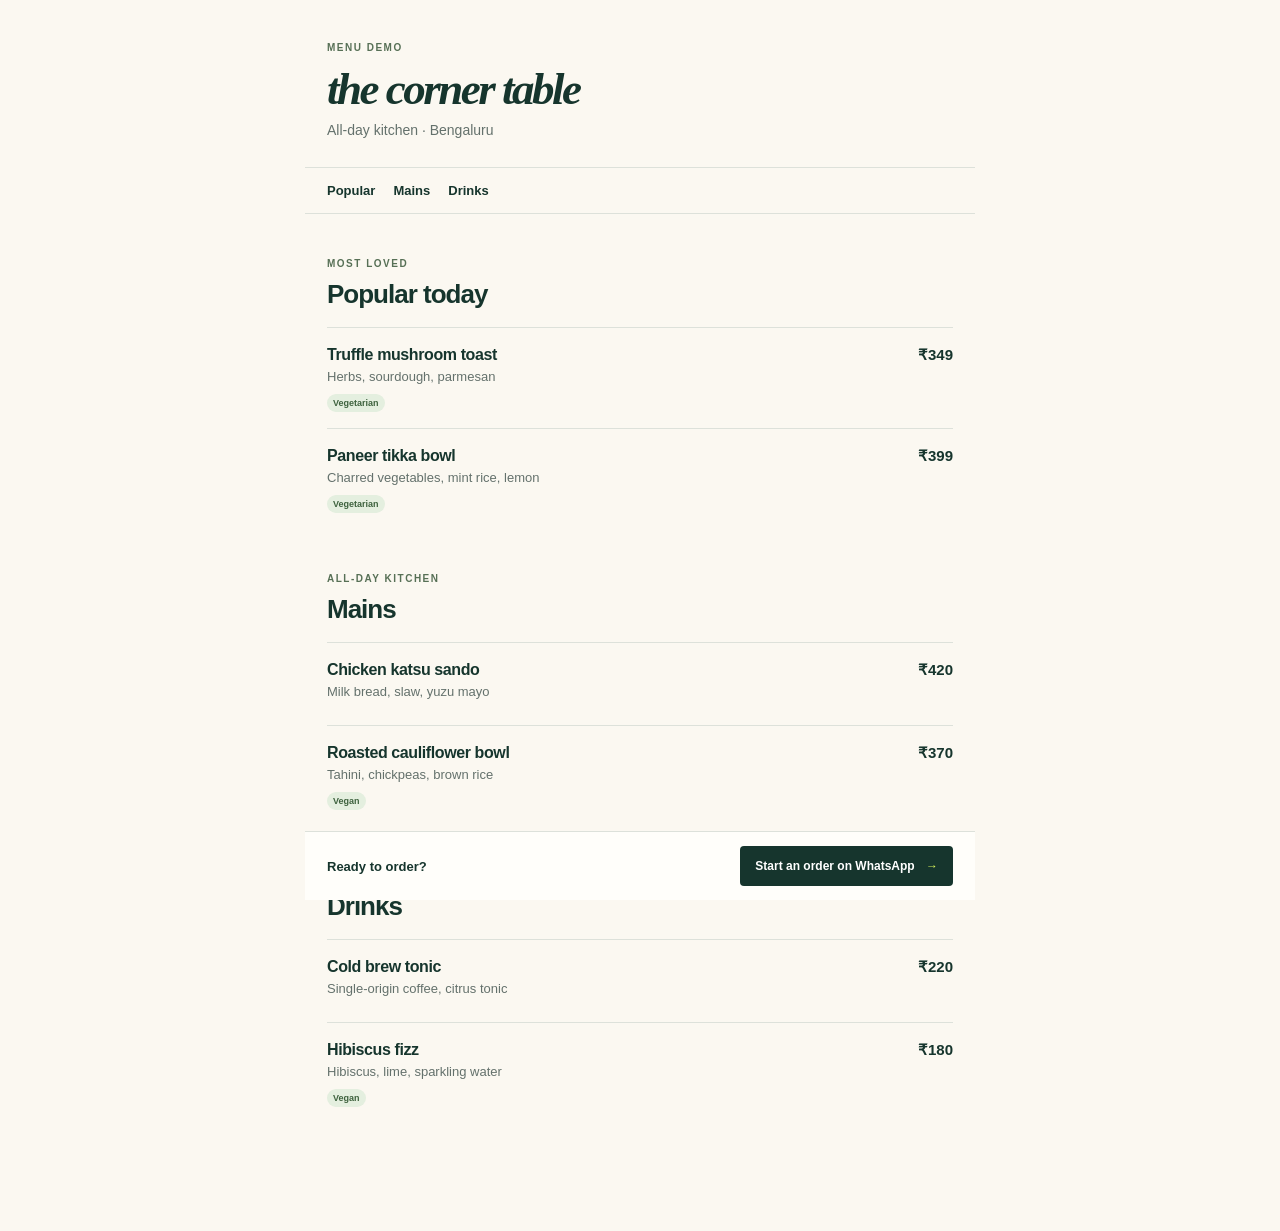
==== demo/index.html @ 533afc64 "Launch MenuMint validation MVP" ====
<!doctype html>
<html lang="en">
  <head>
    <meta charset="UTF-8" />
    <meta name="viewport" content="width=device-width, initial-scale=1.0" />
    <meta name="description" content="Sample mobile menu for a restaurant." />
    <title>The Corner Table — Sample Menu</title>
    <link rel="stylesheet" href="menu.css" />
  </head>
  <body>
    <header><p>MENU DEMO</p><h1>the corner table</h1><span>All-day kitchen · Bengaluru</span></header>
    <nav><a href="#popular">Popular</a><a href="#mains">Mains</a><a href="#drinks">Drinks</a></nav>
    <main>
      <section id="popular"><p class="label">Most loved</p><h2>Popular today</h2><div class="item"><div><h3>Truffle mushroom toast</h3><p>Herbs, sourdough, parmesan</p><em>Vegetarian</em></div><strong>₹349</strong></div><div class="item"><div><h3>Paneer tikka bowl</h3><p>Charred vegetables, mint rice, lemon</p><em>Vegetarian</em></div><strong>₹399</strong></div></section>
      <section id="mains"><p class="label">All-day kitchen</p><h2>Mains</h2><div class="item"><div><h3>Chicken katsu sando</h3><p>Milk bread, slaw, yuzu mayo</p></div><strong>₹420</strong></div><div class="item"><div><h3>Roasted cauliflower bowl</h3><p>Tahini, chickpeas, brown rice</p><em>Vegan</em></div><strong>₹370</strong></div></section>
      <section id="drinks"><p class="label">Coffee & coolers</p><h2>Drinks</h2><div class="item"><div><h3>Cold brew tonic</h3><p>Single-origin coffee, citrus tonic</p></div><strong>₹220</strong></div><div class="item"><div><h3>Hibiscus fizz</h3><p>Hibiscus, lime, sparkling water</p><em>Vegan</em></div><strong>₹180</strong></div></section>
    </main>
    <aside><span>Ready to order?</span><button id="order">Start an order on WhatsApp <b>→</b></button></aside>
    <script src="menu.js"></script>
  </body>
</html>
---- demo/menu.css ----
:root{--ink:#16352d;--lime:#d7f35b;--cream:#fbf8f1;--muted:#64716c;--line:#dde1da}*{box-sizing:border-box}html{scroll-behavior:smooth}body{margin:0;background:var(--cream);color:var(--ink);font-family:Arial,Helvetica,sans-serif}header,main,nav,aside{max-width:670px;margin:auto;padding-inline:22px}header{padding-top:42px;padding-bottom:28px}header p,.label{margin:0 0 10px;color:#577056;font-size:10px;font-weight:bold;letter-spacing:1.5px;text-transform:uppercase}h1,h2,h3,p{margin-top:0}h1{margin-bottom:6px;font-family:Georgia,serif;font-size:45px;font-style:italic;letter-spacing:-2.5px}header span{color:var(--muted);font-size:14px}nav{display:flex;gap:18px;overflow:auto;padding-top:15px;padding-bottom:15px;border-top:1px solid var(--line);border-bottom:1px solid var(--line)}nav a{color:var(--ink);font-size:13px;font-weight:bold;text-decoration:none;white-space:nowrap}main{padding-bottom:108px}section{padding-top:44px}h2{margin-bottom:17px;font-size:26px;letter-spacing:-1px}.item{display:flex;justify-content:space-between;gap:15px;padding:18px 0;border-top:1px solid var(--line)}h3{margin-bottom:5px;font-size:16px;letter-spacing:-.4px}.item p{margin-bottom:8px;color:var(--muted);font-size:13px}.item strong{font-size:15px;white-space:nowrap}.item em{padding:4px 6px;background:#e4efdf;border-radius:10px;color:#3e623e;font-size:9px;font-style:normal;font-weight:bold}aside{position:fixed;right:0;bottom:0;left:0;display:flex;align-items:center;justify-content:space-between;gap:10px;padding-top:14px;padding-bottom:14px;background:#fffefa;border-top:1px solid var(--line);font-size:13px;font-weight:bold}button{padding:13px 15px;border:0;border-radius:4px;background:var(--ink);color:white;font-size:12px;font-weight:bold;cursor:pointer}button b{padding-left:8px;color:var(--lime)}
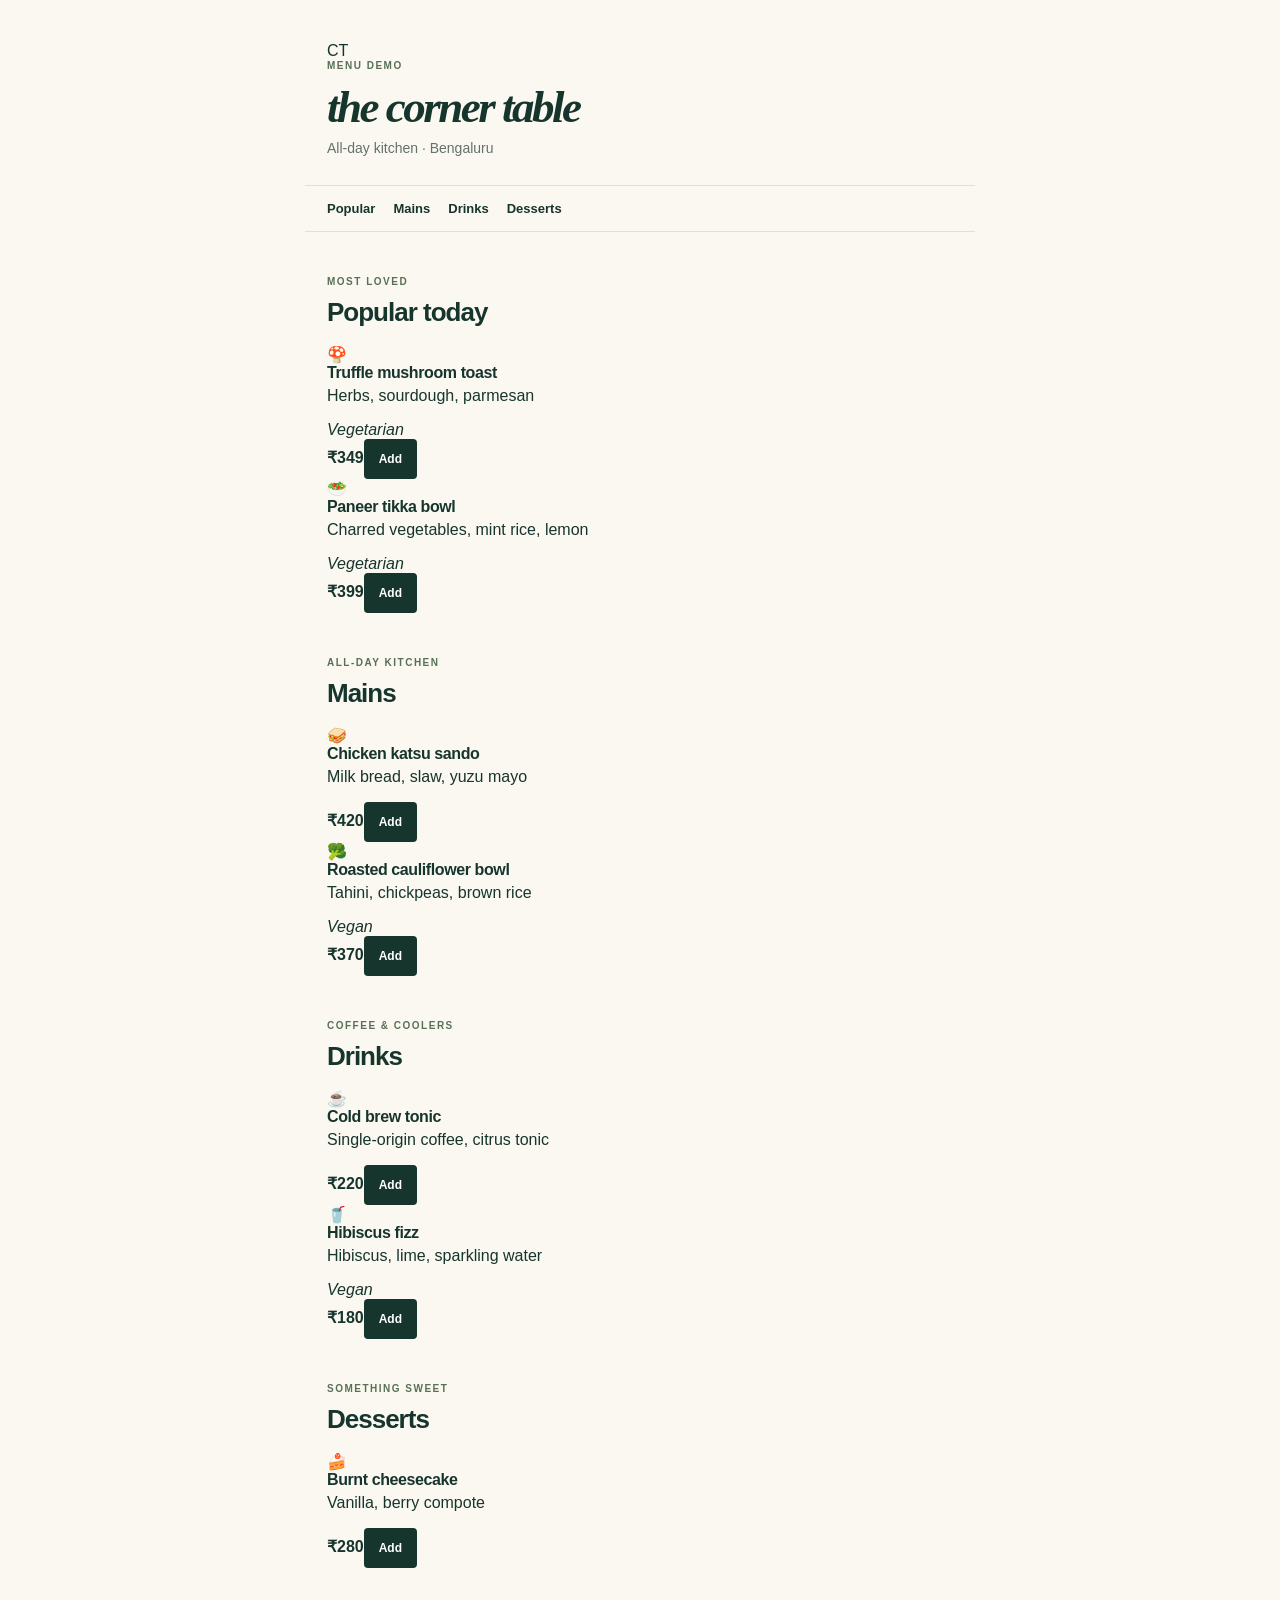
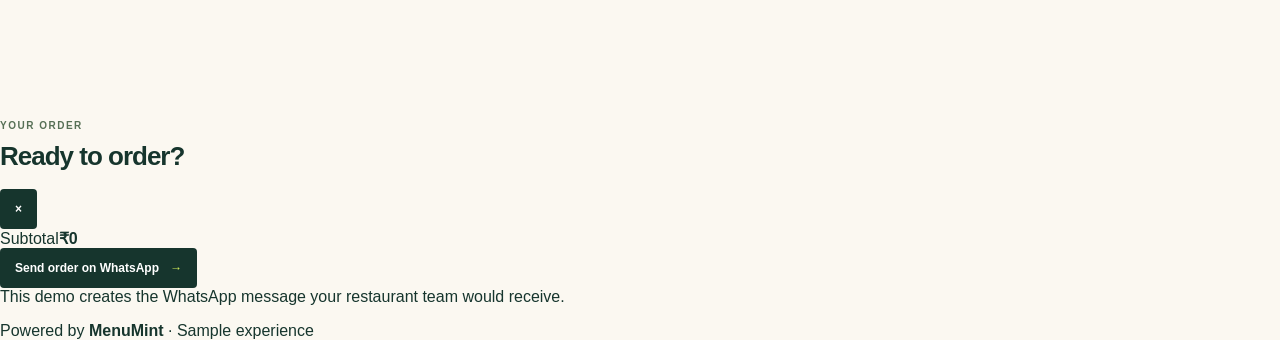
==== commit 8744e817: "Upgrade MenuMint demo experience" ====
--- a/demo/index.html
+++ b/demo/index.html
@@ -1,21 +1,110 @@
 <!doctype html>
 <html lang="en">
-  <head>
-    <meta charset="UTF-8" />
-    <meta name="viewport" content="width=device-width, initial-scale=1.0" />
-    <meta name="description" content="Sample mobile menu for a restaurant." />
-    <title>The Corner Table — Sample Menu</title>
-    <link rel="stylesheet" href="menu.css" />
-  </head>
-  <body>
-    <header><p>MENU DEMO</p><h1>the corner table</h1><span>All-day kitchen · Bengaluru</span></header>
-    <nav><a href="#popular">Popular</a><a href="#mains">Mains</a><a href="#drinks">Drinks</a></nav>
-    <main>
-      <section id="popular"><p class="label">Most loved</p><h2>Popular today</h2><div class="item"><div><h3>Truffle mushroom toast</h3><p>Herbs, sourdough, parmesan</p><em>Vegetarian</em></div><strong>₹349</strong></div><div class="item"><div><h3>Paneer tikka bowl</h3><p>Charred vegetables, mint rice, lemon</p><em>Vegetarian</em></div><strong>₹399</strong></div></section>
-      <section id="mains"><p class="label">All-day kitchen</p><h2>Mains</h2><div class="item"><div><h3>Chicken katsu sando</h3><p>Milk bread, slaw, yuzu mayo</p></div><strong>₹420</strong></div><div class="item"><div><h3>Roasted cauliflower bowl</h3><p>Tahini, chickpeas, brown rice</p><em>Vegan</em></div><strong>₹370</strong></div></section>
-      <section id="drinks"><p class="label">Coffee & coolers</p><h2>Drinks</h2><div class="item"><div><h3>Cold brew tonic</h3><p>Single-origin coffee, citrus tonic</p></div><strong>₹220</strong></div><div class="item"><div><h3>Hibiscus fizz</h3><p>Hibiscus, lime, sparkling water</p><em>Vegan</em></div><strong>₹180</strong></div></section>
-    </main>
-    <aside><span>Ready to order?</span><button id="order">Start an order on WhatsApp <b>→</b></button></aside>
-    <script src="menu.js"></script>
-  </body>
-</html>
+<head>
+  <meta charset="UTF-8" />
+  <meta name="viewport" content="width=device-width, initial-scale=1.0" />
+  <meta name="description" content="Interactive sample restaurant menu built by MenuMint." />
+  <title>The Corner Table — Menu Demo</title>
+  <link rel="stylesheet" href="menu.css" />
+</head>
+<body>
+  <header class="restaurant-head">
+    <div class="brand-mark">CT</div>
+    <div>
+      <p class="demo-label">MENU DEMO</p>
+      <h1>the corner table</h1>
+      <span>All-day kitchen · Bengaluru</span>
+    </div>
+  </header>
+
+  <nav class="categories" aria-label="Menu categories">
+    <a class="active" href="#popular">Popular</a>
+    <a href="#mains">Mains</a>
+    <a href="#drinks">Drinks</a>
+    <a href="#desserts">Desserts</a>
+  </nav>
+
+  <main>
+    <section id="popular" class="menu-section">
+      <p class="label">Most loved</p>
+      <h2>Popular today</h2>
+      <div class="menu-grid">
+        <article class="menu-card" data-name="Truffle mushroom toast" data-price="349">
+          <div class="food-art toast" aria-hidden="true">🍄</div>
+          <div class="item-body">
+            <div class="item-copy"><h3>Truffle mushroom toast</h3><p>Herbs, sourdough, parmesan</p><em>Vegetarian</em></div>
+            <div class="item-action"><strong>₹349</strong><button class="add-btn" type="button">Add</button></div>
+          </div>
+        </article>
+        <article class="menu-card" data-name="Paneer tikka bowl" data-price="399">
+          <div class="food-art bowl" aria-hidden="true">🥗</div>
+          <div class="item-body">
+            <div class="item-copy"><h3>Paneer tikka bowl</h3><p>Charred vegetables, mint rice, lemon</p><em>Vegetarian</em></div>
+            <div class="item-action"><strong>₹399</strong><button class="add-btn" type="button">Add</button></div>
+          </div>
+        </article>
+      </div>
+    </section>
+
+    <section id="mains" class="menu-section">
+      <p class="label">All-day kitchen</p>
+      <h2>Mains</h2>
+      <div class="menu-grid">
+        <article class="menu-card" data-name="Chicken katsu sando" data-price="420">
+          <div class="food-art sando" aria-hidden="true">🥪</div>
+          <div class="item-body"><div class="item-copy"><h3>Chicken katsu sando</h3><p>Milk bread, slaw, yuzu mayo</p></div><div class="item-action"><strong>₹420</strong><button class="add-btn" type="button">Add</button></div></div>
+        </article>
+        <article class="menu-card" data-name="Roasted cauliflower bowl" data-price="370">
+          <div class="food-art cauliflower" aria-hidden="true">🥦</div>
+          <div class="item-body"><div class="item-copy"><h3>Roasted cauliflower bowl</h3><p>Tahini, chickpeas, brown rice</p><em>Vegan</em></div><div class="item-action"><strong>₹370</strong><button class="add-btn" type="button">Add</button></div></div>
+        </article>
+      </div>
+    </section>
+
+    <section id="drinks" class="menu-section">
+      <p class="label">Coffee & coolers</p>
+      <h2>Drinks</h2>
+      <div class="menu-grid">
+        <article class="menu-card" data-name="Cold brew tonic" data-price="220">
+          <div class="food-art coffee" aria-hidden="true">☕</div>
+          <div class="item-body"><div class="item-copy"><h3>Cold brew tonic</h3><p>Single-origin coffee, citrus tonic</p></div><div class="item-action"><strong>₹220</strong><button class="add-btn" type="button">Add</button></div></div>
+        </article>
+        <article class="menu-card" data-name="Hibiscus fizz" data-price="180">
+          <div class="food-art fizz" aria-hidden="true">🥤</div>
+          <div class="item-body"><div class="item-copy"><h3>Hibiscus fizz</h3><p>Hibiscus, lime, sparkling water</p><em>Vegan</em></div><div class="item-action"><strong>₹180</strong><button class="add-btn" type="button">Add</button></div></div>
+        </article>
+      </div>
+    </section>
+
+    <section id="desserts" class="menu-section">
+      <p class="label">Something sweet</p>
+      <h2>Desserts</h2>
+      <div class="menu-grid">
+        <article class="menu-card" data-name="Burnt cheesecake" data-price="280">
+          <div class="food-art cake" aria-hidden="true">🍰</div>
+          <div class="item-body"><div class="item-copy"><h3>Burnt cheesecake</h3><p>Vanilla, berry compote</p></div><div class="item-action"><strong>₹280</strong><button class="add-btn" type="button">Add</button></div></div>
+        </article>
+      </div>
+    </section>
+  </main>
+
+  <div class="cart-bar" id="cart-bar" hidden>
+    <div><span id="cart-count">0</span> items · <strong id="cart-total">₹0</strong></div>
+    <button id="view-cart" type="button">View order <b>→</b></button>
+  </div>
+
+  <div class="cart-sheet" id="cart-sheet" aria-hidden="true">
+    <div class="sheet-backdrop" id="close-cart"></div>
+    <section class="sheet" role="dialog" aria-modal="true" aria-labelledby="cart-title">
+      <div class="sheet-head"><div><p class="label">Your order</p><h2 id="cart-title">Ready to order?</h2></div><button class="close" id="close-cart-button" type="button" aria-label="Close">×</button></div>
+      <div id="cart-items" class="cart-items"></div>
+      <div class="cart-summary"><span>Subtotal</span><strong id="sheet-total">₹0</strong></div>
+      <button class="whatsapp" id="order" type="button">Send order on WhatsApp <b>→</b></button>
+      <p class="sheet-note">This demo creates the WhatsApp message your restaurant team would receive.</p>
+    </section>
+  </div>
+
+  <footer>Powered by <strong>MenuMint</strong> · Sample experience</footer>
+  <script src="menu.js"></script>
+</body>
+</html>
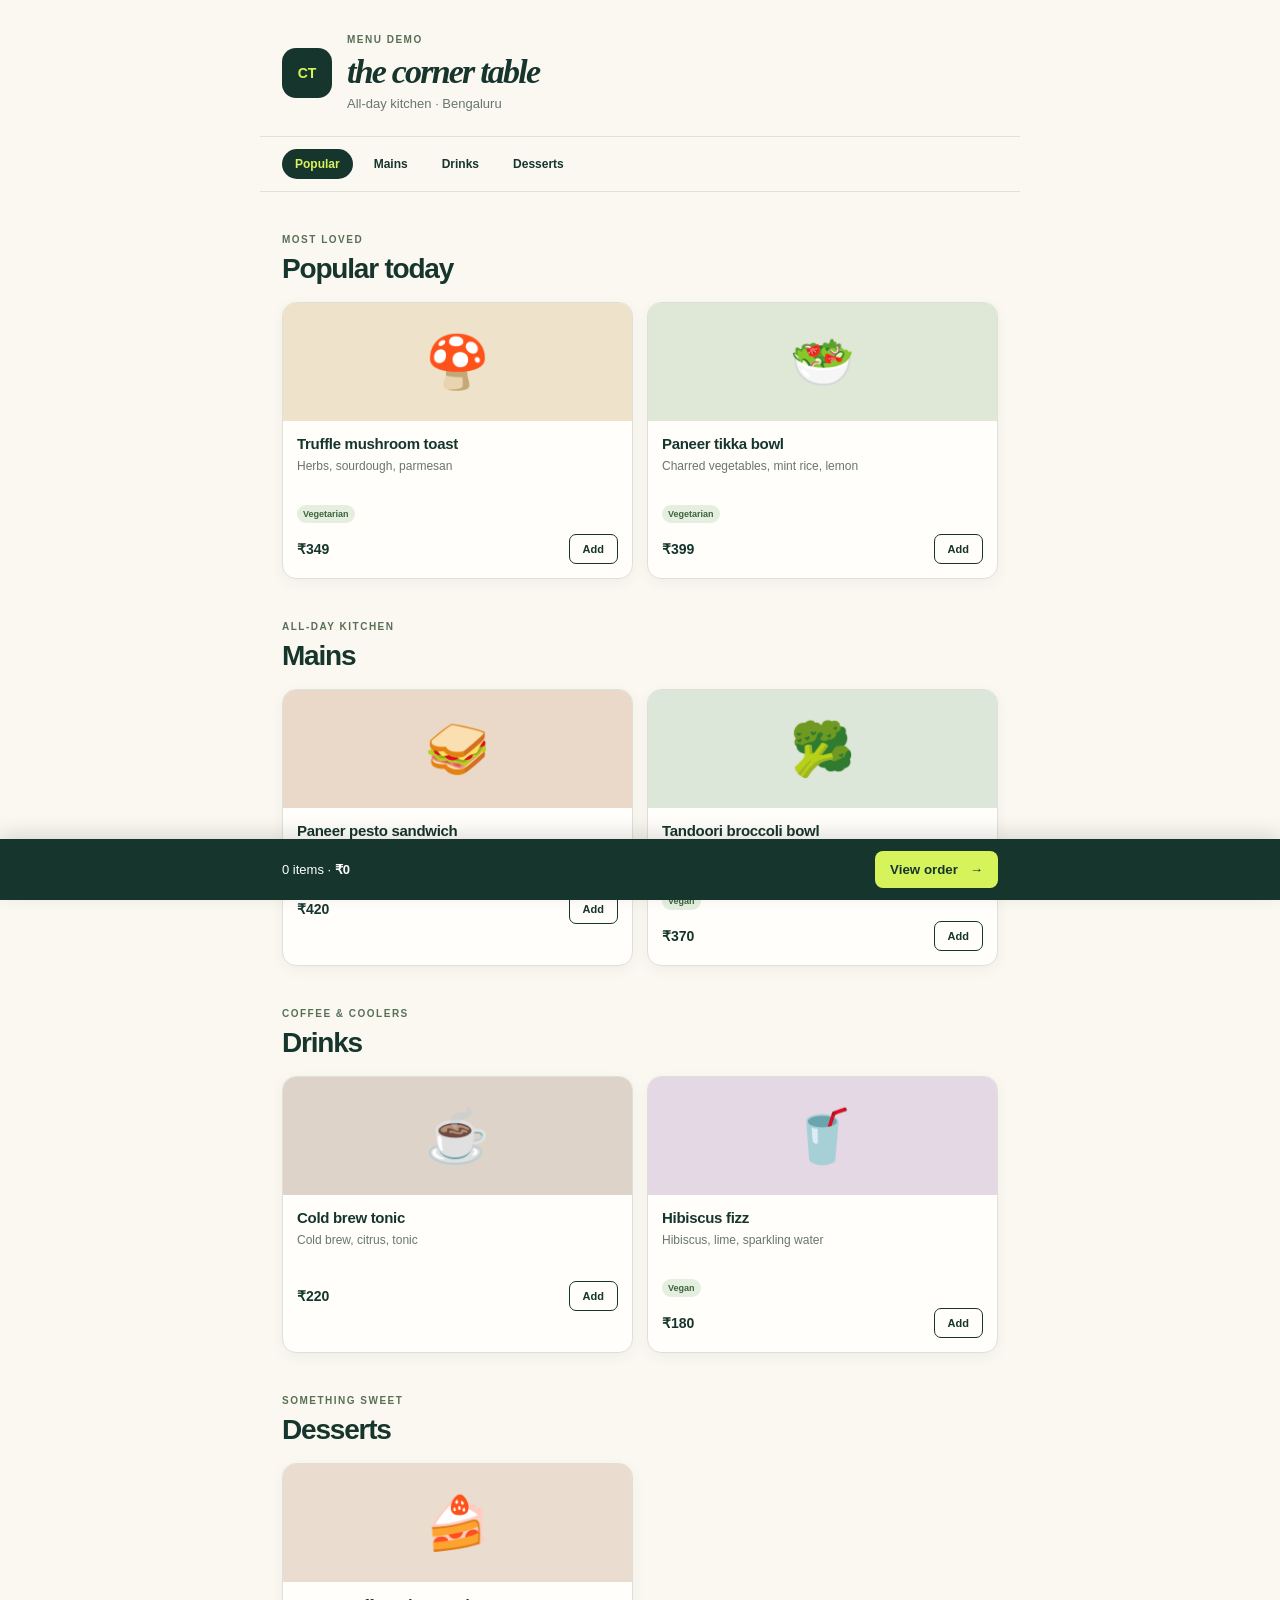
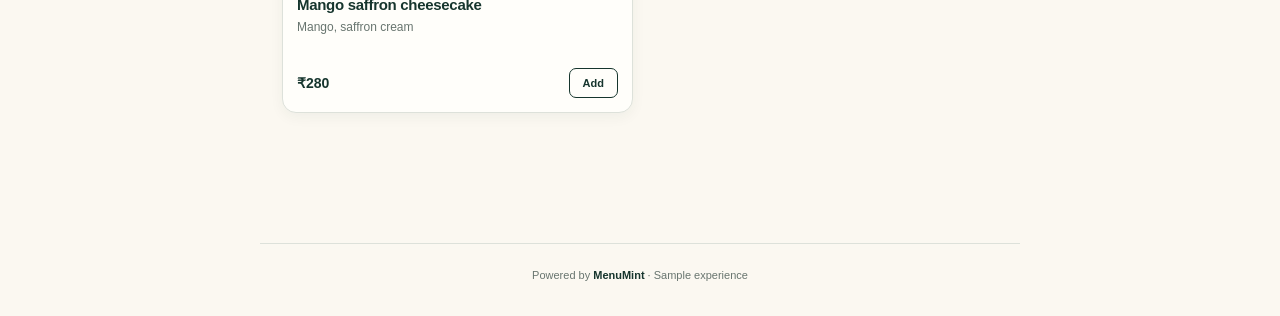
==== commit df092bb9: "Make demo menu fully vegetarian" ====
--- a/demo/index.html
+++ b/demo/index.html
@@ -50,13 +50,13 @@
       <p class="label">All-day kitchen</p>
       <h2>Mains</h2>
       <div class="menu-grid">
-        <article class="menu-card" data-name="Chicken katsu sando" data-price="420">
+        <article class="menu-card" data-name="Paneer pesto sandwich" data-price="420">
           <div class="food-art sando" aria-hidden="true">🥪</div>
-          <div class="item-body"><div class="item-copy"><h3>Chicken katsu sando</h3><p>Milk bread, slaw, yuzu mayo</p></div><div class="item-action"><strong>₹420</strong><button class="add-btn" type="button">Add</button></div></div>
+          <div class="item-body"><div class="item-copy"><h3>Paneer pesto sandwich</h3><p>Grilled sourdough, pesto, mozzarella</p></div><div class="item-action"><strong>₹420</strong><button class="add-btn" type="button">Add</button></div></div>
         </article>
-        <article class="menu-card" data-name="Roasted cauliflower bowl" data-price="370">
+        <article class="menu-card" data-name="Tandoori broccoli bowl" data-price="370">
           <div class="food-art cauliflower" aria-hidden="true">🥦</div>
-          <div class="item-body"><div class="item-copy"><h3>Roasted cauliflower bowl</h3><p>Tahini, chickpeas, brown rice</p><em>Vegan</em></div><div class="item-action"><strong>₹370</strong><button class="add-btn" type="button">Add</button></div></div>
+          <div class="item-body"><div class="item-copy"><h3>Tandoori broccoli bowl</h3><p>Charred broccoli, chickpeas, mint rice</p><em>Vegan</em></div><div class="item-action"><strong>₹370</strong><button class="add-btn" type="button">Add</button></div></div>
         </article>
       </div>
     </section>
@@ -67,7 +67,7 @@
       <div class="menu-grid">
         <article class="menu-card" data-name="Cold brew tonic" data-price="220">
           <div class="food-art coffee" aria-hidden="true">☕</div>
-          <div class="item-body"><div class="item-copy"><h3>Cold brew tonic</h3><p>Single-origin coffee, citrus tonic</p></div><div class="item-action"><strong>₹220</strong><button class="add-btn" type="button">Add</button></div></div>
+          <div class="item-body"><div class="item-copy"><h3>Cold brew tonic</h3><p>Cold brew, citrus, tonic</p></div><div class="item-action"><strong>₹220</strong><button class="add-btn" type="button">Add</button></div></div>
         </article>
         <article class="menu-card" data-name="Hibiscus fizz" data-price="180">
           <div class="food-art fizz" aria-hidden="true">🥤</div>
@@ -80,9 +80,9 @@
       <p class="label">Something sweet</p>
       <h2>Desserts</h2>
       <div class="menu-grid">
-        <article class="menu-card" data-name="Burnt cheesecake" data-price="280">
+        <article class="menu-card" data-name="Mango saffron cheesecake" data-price="280">
           <div class="food-art cake" aria-hidden="true">🍰</div>
-          <div class="item-body"><div class="item-copy"><h3>Burnt cheesecake</h3><p>Vanilla, berry compote</p></div><div class="item-action"><strong>₹280</strong><button class="add-btn" type="button">Add</button></div></div>
+          <div class="item-body"><div class="item-copy"><h3>Mango saffron cheesecake</h3><p>Mango, saffron cream</p></div><div class="item-action"><strong>₹280</strong><button class="add-btn" type="button">Add</button></div></div>
         </article>
       </div>
     </section>
--- a/demo/menu.css
+++ b/demo/menu.css
@@ -1 +1 @@
-:root{--ink:#16352d;--lime:#d7f35b;--cream:#fbf8f1;--muted:#64716c;--line:#dde1da}*{box-sizing:border-box}html{scroll-behavior:smooth}body{margin:0;background:var(--cream);color:var(--ink);font-family:Arial,Helvetica,sans-serif}header,main,nav,aside{max-width:670px;margin:auto;padding-inline:22px}header{padding-top:42px;padding-bottom:28px}header p,.label{margin:0 0 10px;color:#577056;font-size:10px;font-weight:bold;letter-spacing:1.5px;text-transform:uppercase}h1,h2,h3,p{margin-top:0}h1{margin-bottom:6px;font-family:Georgia,serif;font-size:45px;font-style:italic;letter-spacing:-2.5px}header span{color:var(--muted);font-size:14px}nav{display:flex;gap:18px;overflow:auto;padding-top:15px;padding-bottom:15px;border-top:1px solid var(--line);border-bottom:1px solid var(--line)}nav a{color:var(--ink);font-size:13px;font-weight:bold;text-decoration:none;white-space:nowrap}main{padding-bottom:108px}section{padding-top:44px}h2{margin-bottom:17px;font-size:26px;letter-spacing:-1px}.item{display:flex;justify-content:space-between;gap:15px;padding:18px 0;border-top:1px solid var(--line)}h3{margin-bottom:5px;font-size:16px;letter-spacing:-.4px}.item p{margin-bottom:8px;color:var(--muted);font-size:13px}.item strong{font-size:15px;white-space:nowrap}.item em{padding:4px 6px;background:#e4efdf;border-radius:10px;color:#3e623e;font-size:9px;font-style:normal;font-weight:bold}aside{position:fixed;right:0;bottom:0;left:0;display:flex;align-items:center;justify-content:space-between;gap:10px;padding-top:14px;padding-bottom:14px;background:#fffefa;border-top:1px solid var(--line);font-size:13px;font-weight:bold}button{padding:13px 15px;border:0;border-radius:4px;background:var(--ink);color:white;font-size:12px;font-weight:bold;cursor:pointer}button b{padding-left:8px;color:var(--lime)}
+:root{--ink:#16352d;--lime:#d7f35b;--cream:#fbf8f1;--muted:#68756f;--line:#dde1da;--white:#fffefa;--orange:#f27a3e}*{box-sizing:border-box}html{scroll-behavior:smooth}body{margin:0;background:var(--cream);color:var(--ink);font-family:Arial,Helvetica,sans-serif}body.locked{overflow:hidden}header,main,nav,footer{max-width:760px;margin:auto;padding-inline:22px}.restaurant-head{display:flex;gap:15px;align-items:center;padding-top:34px;padding-bottom:24px}.brand-mark{display:grid;place-items:center;width:50px;height:50px;border-radius:14px;background:var(--ink);color:var(--lime);font-weight:900;font-size:14px}.demo-label,.label{margin:0 0 8px;color:#577056;font-size:10px;font-weight:800;letter-spacing:1.5px;text-transform:uppercase}.restaurant-head h1{margin:0 0 3px;font-family:Georgia,serif;font-size:34px;font-style:italic;letter-spacing:-1.8px}.restaurant-head span{color:var(--muted);font-size:13px}.categories{position:sticky;top:0;z-index:10;display:flex;gap:8px;overflow:auto;padding-top:12px;padding-bottom:12px;background:rgba(251,248,241,.96);border-top:1px solid var(--line);border-bottom:1px solid var(--line)}.categories a{padding:8px 13px;border-radius:20px;color:var(--ink);font-size:12px;font-weight:800;text-decoration:none;white-space:nowrap}.categories a.active{background:var(--ink);color:var(--lime)}main{padding-bottom:130px}.menu-section{padding-top:42px}.menu-section h2{margin:0 0 17px;font-size:28px;letter-spacing:-1.2px}.menu-grid{display:grid;grid-template-columns:repeat(2,minmax(0,1fr));gap:14px}.menu-card{overflow:hidden;border:1px solid var(--line);border-radius:14px;background:var(--white);box-shadow:0 4px 14px rgba(22,53,45,.05)}.food-art{height:118px;display:grid;place-items:center;font-size:52px;background:#eee5d7}.toast{background:#efe2ca}.bowl{background:#dfe8d6}.sando{background:#ead9c9}.cauliflower{background:#dce6d9}.coffee{background:#ded3c8}.fizz{background:#e4d8e5}.cake{background:#eadccf}.item-body{padding:14px}.item-copy h3{margin:0 0 5px;font-size:15px;line-height:1.2;letter-spacing:-.3px}.item-copy p{min-height:36px;margin:0 0 9px;color:var(--muted);font-size:12px;line-height:1.4}.item-copy em{padding:4px 6px;background:#e4efdf;border-radius:10px;color:#3e623e;font-size:9px;font-style:normal;font-weight:800}.item-action{display:flex;align-items:center;justify-content:space-between;gap:8px;margin-top:13px}.item-action strong{font-size:14px}.add-btn{padding:8px 13px;border:1px solid var(--ink);border-radius:7px;background:var(--white);color:var(--ink);font-size:11px;font-weight:800;cursor:pointer}.add-btn:hover{background:var(--lime)}.cart-bar{position:fixed;right:0;bottom:0;left:0;z-index:20;display:flex;align-items:center;justify-content:space-between;gap:12px;padding:12px max(22px,calc((100vw - 716px)/2));background:var(--ink);color:white;box-shadow:0 -6px 20px rgba(0,0,0,.12);font-size:13px}.cart-bar button,.whatsapp{border:0;border-radius:8px;background:var(--lime);color:var(--ink);font-weight:900;cursor:pointer}.cart-bar button{padding:11px 15px}.cart-bar b{padding-left:8px}.cart-sheet{position:fixed;inset:0;z-index:30;visibility:hidden}.cart-sheet.open{visibility:visible}.sheet-backdrop{position:absolute;inset:0;background:rgba(10,25,20,.45);opacity:0;transition:.2s}.sheet{position:absolute;right:0;bottom:0;left:0;max-width:760px;margin:auto;padding:24px 22px 28px;background:var(--cream);border-radius:20px 20px 0 0;transform:translateY(100%);transition:.25s;box-shadow:0 -10px 35px rgba(0,0,0,.16)}.cart-sheet.open .sheet{transform:translateY(0)}.cart-sheet.open .sheet-backdrop{opacity:1}.sheet-head{display:flex;justify-content:space-between;align-items:flex-start}.sheet-head h2{margin:0 0 15px;font-size:27px}.close{width:34px;height:34px;border:1px solid var(--line);border-radius:50%;background:var(--white);font-size:22px;cursor:pointer}.cart-items{max-height:40vh;overflow:auto}.cart-item{display:flex;align-items:center;justify-content:space-between;gap:15px;padding:14px 0;border-top:1px solid var(--line)}.cart-item>div:first-child{display:grid;gap:3px}.cart-item span{color:var(--muted);font-size:11px}.qty{display:flex;align-items:center;gap:10px}.qty button{width:30px;height:30px;border:1px solid var(--line);border-radius:7px;background:var(--white);color:var(--ink);font-size:17px;cursor:pointer}.empty-cart{padding:25px 0;color:var(--muted);font-size:13px}.cart-summary{display:flex;justify-content:space-between;padding:18px 0;border-top:1px solid var(--line);font-size:14px}.whatsapp{width:100%;padding:15px;font-size:14px}.whatsapp b{float:right}.sheet-note{margin:11px 0 0;text-align:center;color:var(--muted);font-size:10px}.sheet-note+*{}footer{padding-top:25px;padding-bottom:35px;border-top:1px solid var(--line);color:var(--muted);font-size:11px;text-align:center}footer strong{color:var(--ink)}@media(max-width:560px){.menu-grid{grid-template-columns:1fr}.food-art{height:105px}.restaurant-head h1{font-size:30px}.cart-bar{padding-inline:18px}}
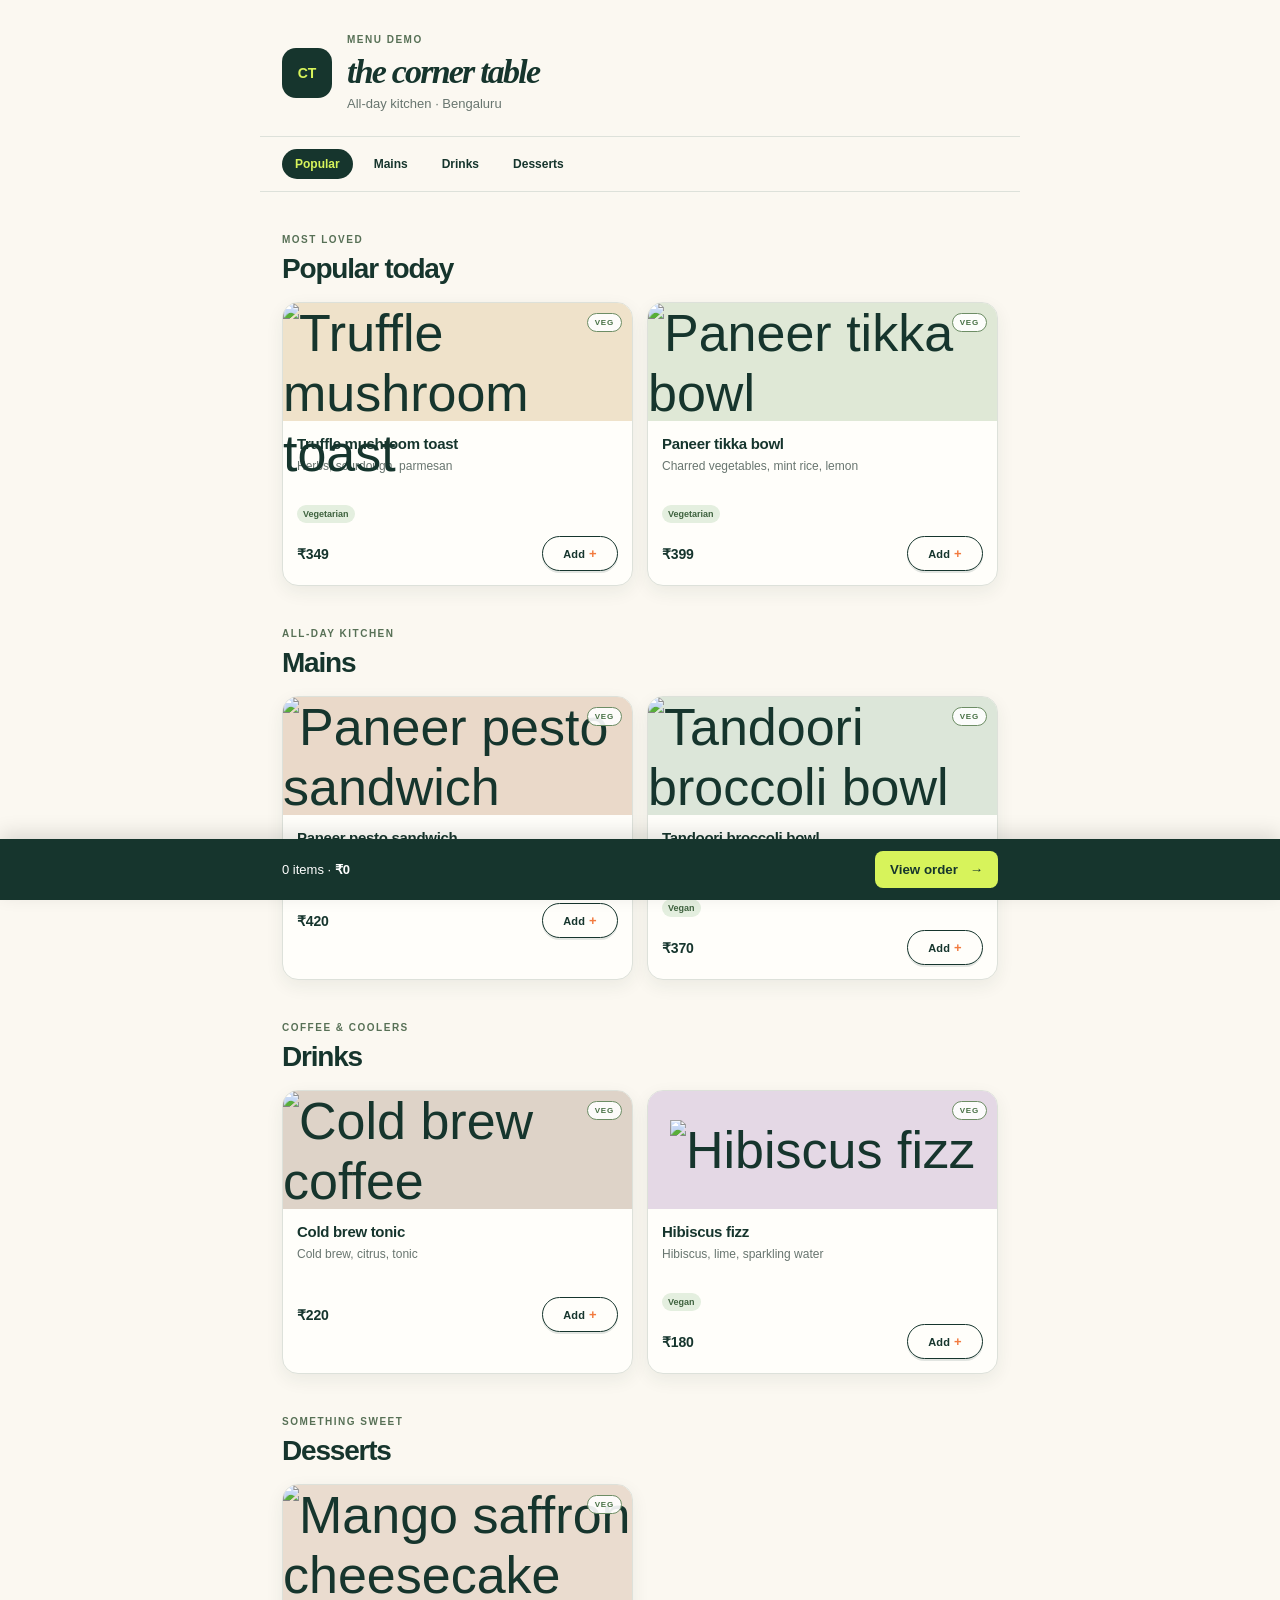
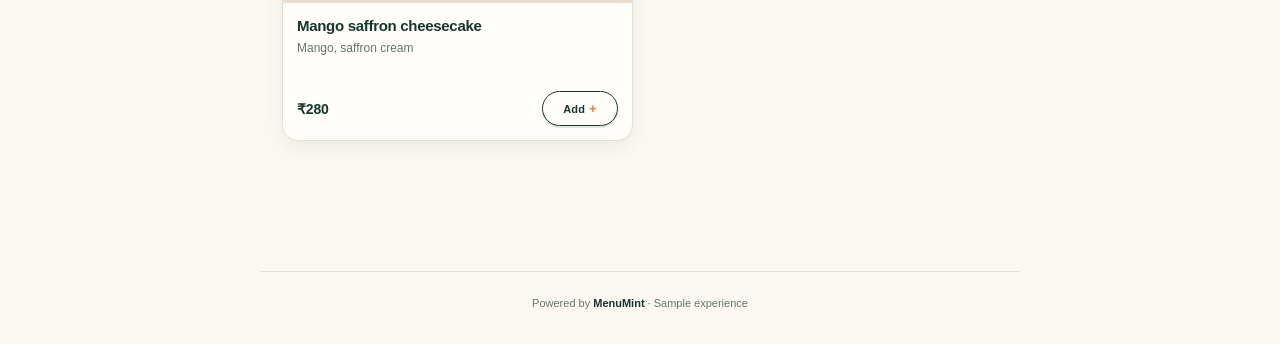
==== commit e5898897: "Replace menu emojis with real food photography" ====
--- a/demo/index.html
+++ b/demo/index.html
@@ -30,14 +30,14 @@
       <h2>Popular today</h2>
       <div class="menu-grid">
         <article class="menu-card" data-name="Truffle mushroom toast" data-price="349">
-          <div class="food-art toast" aria-hidden="true">🍄</div>
+          <div class="food-art toast"><img src="https://images.unsplash.com/photo-1512621776951-a57141f2eefd?auto=format&fit=crop&w=900&q=85" alt="Truffle mushroom toast" loading="lazy"></div>
           <div class="item-body">
             <div class="item-copy"><h3>Truffle mushroom toast</h3><p>Herbs, sourdough, parmesan</p><em>Vegetarian</em></div>
             <div class="item-action"><strong>₹349</strong><button class="add-btn" type="button">Add</button></div>
           </div>
         </article>
         <article class="menu-card" data-name="Paneer tikka bowl" data-price="399">
-          <div class="food-art bowl" aria-hidden="true">🥗</div>
+          <div class="food-art bowl"><img src="https://images.unsplash.com/photo-1547592180-85f173990554?auto=format&fit=crop&w=900&q=85" alt="Paneer tikka bowl" loading="lazy"></div>
           <div class="item-body">
             <div class="item-copy"><h3>Paneer tikka bowl</h3><p>Charred vegetables, mint rice, lemon</p><em>Vegetarian</em></div>
             <div class="item-action"><strong>₹399</strong><button class="add-btn" type="button">Add</button></div>
@@ -51,11 +51,11 @@
       <h2>Mains</h2>
       <div class="menu-grid">
         <article class="menu-card" data-name="Paneer pesto sandwich" data-price="420">
-          <div class="food-art sando" aria-hidden="true">🥪</div>
+          <div class="food-art sando"><img src="https://images.unsplash.com/photo-1528735602780-2552fd46c7af?auto=format&fit=crop&w=900&q=85" alt="Paneer pesto sandwich" loading="lazy"></div>
           <div class="item-body"><div class="item-copy"><h3>Paneer pesto sandwich</h3><p>Grilled sourdough, pesto, mozzarella</p></div><div class="item-action"><strong>₹420</strong><button class="add-btn" type="button">Add</button></div></div>
         </article>
         <article class="menu-card" data-name="Tandoori broccoli bowl" data-price="370">
-          <div class="food-art cauliflower" aria-hidden="true">🥦</div>
+          <div class="food-art cauliflower"><img src="https://images.unsplash.com/photo-1547592180-85f173990554?auto=format&fit=crop&w=900&q=85" alt="Tandoori broccoli bowl" loading="lazy"></div>
           <div class="item-body"><div class="item-copy"><h3>Tandoori broccoli bowl</h3><p>Charred broccoli, chickpeas, mint rice</p><em>Vegan</em></div><div class="item-action"><strong>₹370</strong><button class="add-btn" type="button">Add</button></div></div>
         </article>
       </div>
@@ -66,11 +66,11 @@
       <h2>Drinks</h2>
       <div class="menu-grid">
         <article class="menu-card" data-name="Cold brew tonic" data-price="220">
-          <div class="food-art coffee" aria-hidden="true">☕</div>
+          <div class="food-art coffee"><img src="https://images.unsplash.com/photo-1495474472287-4d71bcdd2085?auto=format&fit=crop&w=900&q=85" alt="Cold brew coffee" loading="lazy"></div>
           <div class="item-body"><div class="item-copy"><h3>Cold brew tonic</h3><p>Cold brew, citrus, tonic</p></div><div class="item-action"><strong>₹220</strong><button class="add-btn" type="button">Add</button></div></div>
         </article>
         <article class="menu-card" data-name="Hibiscus fizz" data-price="180">
-          <div class="food-art fizz" aria-hidden="true">🥤</div>
+          <div class="food-art fizz"><img src="https://images.unsplash.com/photo-1621263764928-df1444c5b8c1?auto=format&fit=crop&w=900&q=85" alt="Hibiscus fizz" loading="lazy"></div>
           <div class="item-body"><div class="item-copy"><h3>Hibiscus fizz</h3><p>Hibiscus, lime, sparkling water</p><em>Vegan</em></div><div class="item-action"><strong>₹180</strong><button class="add-btn" type="button">Add</button></div></div>
         </article>
       </div>
@@ -81,7 +81,7 @@
       <h2>Desserts</h2>
       <div class="menu-grid">
         <article class="menu-card" data-name="Mango saffron cheesecake" data-price="280">
-          <div class="food-art cake" aria-hidden="true">🍰</div>
+          <div class="food-art cake"><img src="https://images.unsplash.com/photo-1578985545062-69928b1d9587?auto=format&fit=crop&w=900&q=85" alt="Mango saffron cheesecake" loading="lazy"></div>
           <div class="item-body"><div class="item-copy"><h3>Mango saffron cheesecake</h3><p>Mango, saffron cream</p></div><div class="item-action"><strong>₹280</strong><button class="add-btn" type="button">Add</button></div></div>
         </article>
       </div>
--- a/demo/menu.css
+++ b/demo/menu.css
@@ -1 +1 @@
-:root{--ink:#16352d;--lime:#d7f35b;--cream:#fbf8f1;--muted:#68756f;--line:#dde1da;--white:#fffefa;--orange:#f27a3e}*{box-sizing:border-box}html{scroll-behavior:smooth}body{margin:0;background:var(--cream);color:var(--ink);font-family:Arial,Helvetica,sans-serif}body.locked{overflow:hidden}header,main,nav,footer{max-width:760px;margin:auto;padding-inline:22px}.restaurant-head{display:flex;gap:15px;align-items:center;padding-top:34px;padding-bottom:24px}.brand-mark{display:grid;place-items:center;width:50px;height:50px;border-radius:14px;background:var(--ink);color:var(--lime);font-weight:900;font-size:14px}.demo-label,.label{margin:0 0 8px;color:#577056;font-size:10px;font-weight:800;letter-spacing:1.5px;text-transform:uppercase}.restaurant-head h1{margin:0 0 3px;font-family:Georgia,serif;font-size:34px;font-style:italic;letter-spacing:-1.8px}.restaurant-head span{color:var(--muted);font-size:13px}.categories{position:sticky;top:0;z-index:10;display:flex;gap:8px;overflow:auto;padding-top:12px;padding-bottom:12px;background:rgba(251,248,241,.96);border-top:1px solid var(--line);border-bottom:1px solid var(--line)}.categories a{padding:8px 13px;border-radius:20px;color:var(--ink);font-size:12px;font-weight:800;text-decoration:none;white-space:nowrap}.categories a.active{background:var(--ink);color:var(--lime)}main{padding-bottom:130px}.menu-section{padding-top:42px}.menu-section h2{margin:0 0 17px;font-size:28px;letter-spacing:-1.2px}.menu-grid{display:grid;grid-template-columns:repeat(2,minmax(0,1fr));gap:14px}.menu-card{overflow:hidden;border:1px solid var(--line);border-radius:14px;background:var(--white);box-shadow:0 4px 14px rgba(22,53,45,.05)}.food-art{height:118px;display:grid;place-items:center;font-size:52px;background:#eee5d7}.toast{background:#efe2ca}.bowl{background:#dfe8d6}.sando{background:#ead9c9}.cauliflower{background:#dce6d9}.coffee{background:#ded3c8}.fizz{background:#e4d8e5}.cake{background:#eadccf}.item-body{padding:14px}.item-copy h3{margin:0 0 5px;font-size:15px;line-height:1.2;letter-spacing:-.3px}.item-copy p{min-height:36px;margin:0 0 9px;color:var(--muted);font-size:12px;line-height:1.4}.item-copy em{padding:4px 6px;background:#e4efdf;border-radius:10px;color:#3e623e;font-size:9px;font-style:normal;font-weight:800}.item-action{display:flex;align-items:center;justify-content:space-between;gap:8px;margin-top:13px}.item-action strong{font-size:14px}.add-btn{padding:8px 13px;border:1px solid var(--ink);border-radius:7px;background:var(--white);color:var(--ink);font-size:11px;font-weight:800;cursor:pointer}.add-btn:hover{background:var(--lime)}.cart-bar{position:fixed;right:0;bottom:0;left:0;z-index:20;display:flex;align-items:center;justify-content:space-between;gap:12px;padding:12px max(22px,calc((100vw - 716px)/2));background:var(--ink);color:white;box-shadow:0 -6px 20px rgba(0,0,0,.12);font-size:13px}.cart-bar button,.whatsapp{border:0;border-radius:8px;background:var(--lime);color:var(--ink);font-weight:900;cursor:pointer}.cart-bar button{padding:11px 15px}.cart-bar b{padding-left:8px}.cart-sheet{position:fixed;inset:0;z-index:30;visibility:hidden}.cart-sheet.open{visibility:visible}.sheet-backdrop{position:absolute;inset:0;background:rgba(10,25,20,.45);opacity:0;transition:.2s}.sheet{position:absolute;right:0;bottom:0;left:0;max-width:760px;margin:auto;padding:24px 22px 28px;background:var(--cream);border-radius:20px 20px 0 0;transform:translateY(100%);transition:.25s;box-shadow:0 -10px 35px rgba(0,0,0,.16)}.cart-sheet.open .sheet{transform:translateY(0)}.cart-sheet.open .sheet-backdrop{opacity:1}.sheet-head{display:flex;justify-content:space-between;align-items:flex-start}.sheet-head h2{margin:0 0 15px;font-size:27px}.close{width:34px;height:34px;border:1px solid var(--line);border-radius:50%;background:var(--white);font-size:22px;cursor:pointer}.cart-items{max-height:40vh;overflow:auto}.cart-item{display:flex;align-items:center;justify-content:space-between;gap:15px;padding:14px 0;border-top:1px solid var(--line)}.cart-item>div:first-child{display:grid;gap:3px}.cart-item span{color:var(--muted);font-size:11px}.qty{display:flex;align-items:center;gap:10px}.qty button{width:30px;height:30px;border:1px solid var(--line);border-radius:7px;background:var(--white);color:var(--ink);font-size:17px;cursor:pointer}.empty-cart{padding:25px 0;color:var(--muted);font-size:13px}.cart-summary{display:flex;justify-content:space-between;padding:18px 0;border-top:1px solid var(--line);font-size:14px}.whatsapp{width:100%;padding:15px;font-size:14px}.whatsapp b{float:right}.sheet-note{margin:11px 0 0;text-align:center;color:var(--muted);font-size:10px}.sheet-note+*{}footer{padding-top:25px;padding-bottom:35px;border-top:1px solid var(--line);color:var(--muted);font-size:11px;text-align:center}footer strong{color:var(--ink)}@media(max-width:560px){.menu-grid{grid-template-columns:1fr}.food-art{height:105px}.restaurant-head h1{font-size:30px}.cart-bar{padding-inline:18px}}+:root{--ink:#16352d;--lime:#d7f35b;--cream:#fbf8f1;--muted:#68756f;--line:#dde1da;--white:#fffefa;--orange:#f27a3e}*{box-sizing:border-box}html{scroll-behavior:smooth}body{margin:0;background:var(--cream);color:var(--ink);font-family:Arial,Helvetica,sans-serif}body.locked{overflow:hidden}header,main,nav,footer{max-width:760px;margin:auto;padding-inline:22px}.restaurant-head{display:flex;gap:15px;align-items:center;padding-top:34px;padding-bottom:24px}.brand-mark{display:grid;place-items:center;width:50px;height:50px;border-radius:14px;background:var(--ink);color:var(--lime);font-weight:900;font-size:14px}.demo-label,.label{margin:0 0 8px;color:#577056;font-size:10px;font-weight:800;letter-spacing:1.5px;text-transform:uppercase}.restaurant-head h1{margin:0 0 3px;font-family:Georgia,serif;font-size:34px;font-style:italic;letter-spacing:-1.8px}.restaurant-head span{color:var(--muted);font-size:13px}.categories{position:sticky;top:0;z-index:10;display:flex;gap:8px;overflow:auto;padding-top:12px;padding-bottom:12px;background:rgba(251,248,241,.96);border-top:1px solid var(--line);border-bottom:1px solid var(--line)}.categories a{padding:8px 13px;border-radius:20px;color:var(--ink);font-size:12px;font-weight:800;text-decoration:none;white-space:nowrap}.categories a.active{background:var(--ink);color:var(--lime)}main{padding-bottom:130px}.menu-section{padding-top:42px}.menu-section h2{margin:0 0 17px;font-size:28px;letter-spacing:-1.2px}.menu-grid{display:grid;grid-template-columns:repeat(2,minmax(0,1fr));gap:14px}.menu-card{overflow:hidden;border:1px solid var(--line);border-radius:16px;background:var(--white);box-shadow:0 6px 18px rgba(22,53,45,.07);transition:transform .18s,box-shadow .18s}.menu-card:hover{transform:translateY(-2px);box-shadow:0 10px 24px rgba(22,53,45,.11)}.food-art{height:118px;display:grid;place-items:center;font-size:52px;background:#eee5d7;position:relative}.food-art:after{content:'VEG';position:absolute;right:10px;top:10px;padding:4px 7px;border:1px solid #6d8d65;border-radius:999px;background:rgba(255,255,255,.9);color:#477044;font-size:8px;font-weight:900;letter-spacing:.8px}.toast{background:#efe2ca}.bowl{background:#dfe8d6}.sando{background:#ead9c9}.cauliflower{background:#dce6d9}.coffee{background:#ded3c8}.fizz{background:#e4d8e5}.cake{background:#eadccf}.item-body{padding:14px}.item-copy h3{margin:0 0 5px;font-size:15px;line-height:1.2;letter-spacing:-.3px}.item-copy p{min-height:36px;margin:0 0 9px;color:var(--muted);font-size:12px;line-height:1.4}.item-copy em{padding:4px 6px;background:#e4efdf;border-radius:10px;color:#3e623e;font-size:9px;font-style:normal;font-weight:800}.item-action{display:flex;align-items:center;justify-content:space-between;gap:8px;margin-top:13px}.item-action strong{font-size:14px;letter-spacing:-.2px}.item-action{padding-top:2px}.add-btn{position:relative;min-width:76px;padding:9px 14px;border:1px solid var(--ink);border-radius:999px;background:var(--white);color:var(--ink);font-size:11px;font-weight:900;letter-spacing:.2px;cursor:pointer;box-shadow:0 2px 0 rgba(22,53,45,.12);transition:transform .15s,background .15s,box-shadow .15s}.add-btn:after{content:' +';font-size:13px;color:var(--orange)}.add-btn:hover{background:var(--lime);transform:translateY(-1px);box-shadow:0 4px 10px rgba(22,53,45,.12)}.add-btn:active{transform:translateY(0);box-shadow:none}.add-btn.added{background:var(--ink);color:var(--lime)}.cart-bar{position:fixed;right:0;bottom:0;left:0;z-index:20;display:flex;align-items:center;justify-content:space-between;gap:12px;padding:12px max(22px,calc((100vw - 716px)/2));background:var(--ink);color:white;box-shadow:0 -6px 20px rgba(0,0,0,.12);font-size:13px}.cart-bar button,.whatsapp{border:0;border-radius:8px;background:var(--lime);color:var(--ink);font-weight:900;cursor:pointer}.cart-bar button{padding:11px 15px}.cart-bar b{padding-left:8px}.cart-sheet{position:fixed;inset:0;z-index:30;visibility:hidden}.cart-sheet.open{visibility:visible}.sheet-backdrop{position:absolute;inset:0;background:rgba(10,25,20,.45);opacity:0;transition:.2s}.sheet{position:absolute;right:0;bottom:0;left:0;max-width:760px;margin:auto;padding:24px 22px 28px;background:var(--cream);border-radius:20px 20px 0 0;transform:translateY(100%);transition:.25s;box-shadow:0 -10px 35px rgba(0,0,0,.16)}.cart-sheet.open .sheet{transform:translateY(0)}.cart-sheet.open .sheet-backdrop{opacity:1}.sheet-head{display:flex;justify-content:space-between;align-items:flex-start}.sheet-head h2{margin:0 0 15px;font-size:27px}.close{width:34px;height:34px;border:1px solid var(--line);border-radius:50%;background:var(--white);font-size:22px;cursor:pointer}.cart-items{max-height:40vh;overflow:auto}.cart-item{display:flex;align-items:center;justify-content:space-between;gap:15px;padding:14px 0;border-top:1px solid var(--line)}.cart-item>div:first-child{display:grid;gap:3px}.cart-item span{color:var(--muted);font-size:11px}.qty{display:flex;align-items:center;gap:10px}.qty button{width:30px;height:30px;border:1px solid var(--line);border-radius:7px;background:var(--white);color:var(--ink);font-size:17px;cursor:pointer}.empty-cart{padding:25px 0;color:var(--muted);font-size:13px}.cart-summary{display:flex;justify-content:space-between;padding:18px 0;border-top:1px solid var(--line);font-size:14px}.whatsapp{width:100%;padding:15px;font-size:14px}.whatsapp b{float:right}.sheet-note{margin:11px 0 0;text-align:center;color:var(--muted);font-size:10px}.sheet-note+*{}footer{padding-top:25px;padding-bottom:35px;border-top:1px solid var(--line);color:var(--muted);font-size:11px;text-align:center}footer strong{color:var(--ink)}@media(max-width:560px){.menu-grid{grid-template-columns:1fr}.food-art{height:105px}.restaurant-head h1{font-size:30px}.cart-bar{padding-inline:18px}}
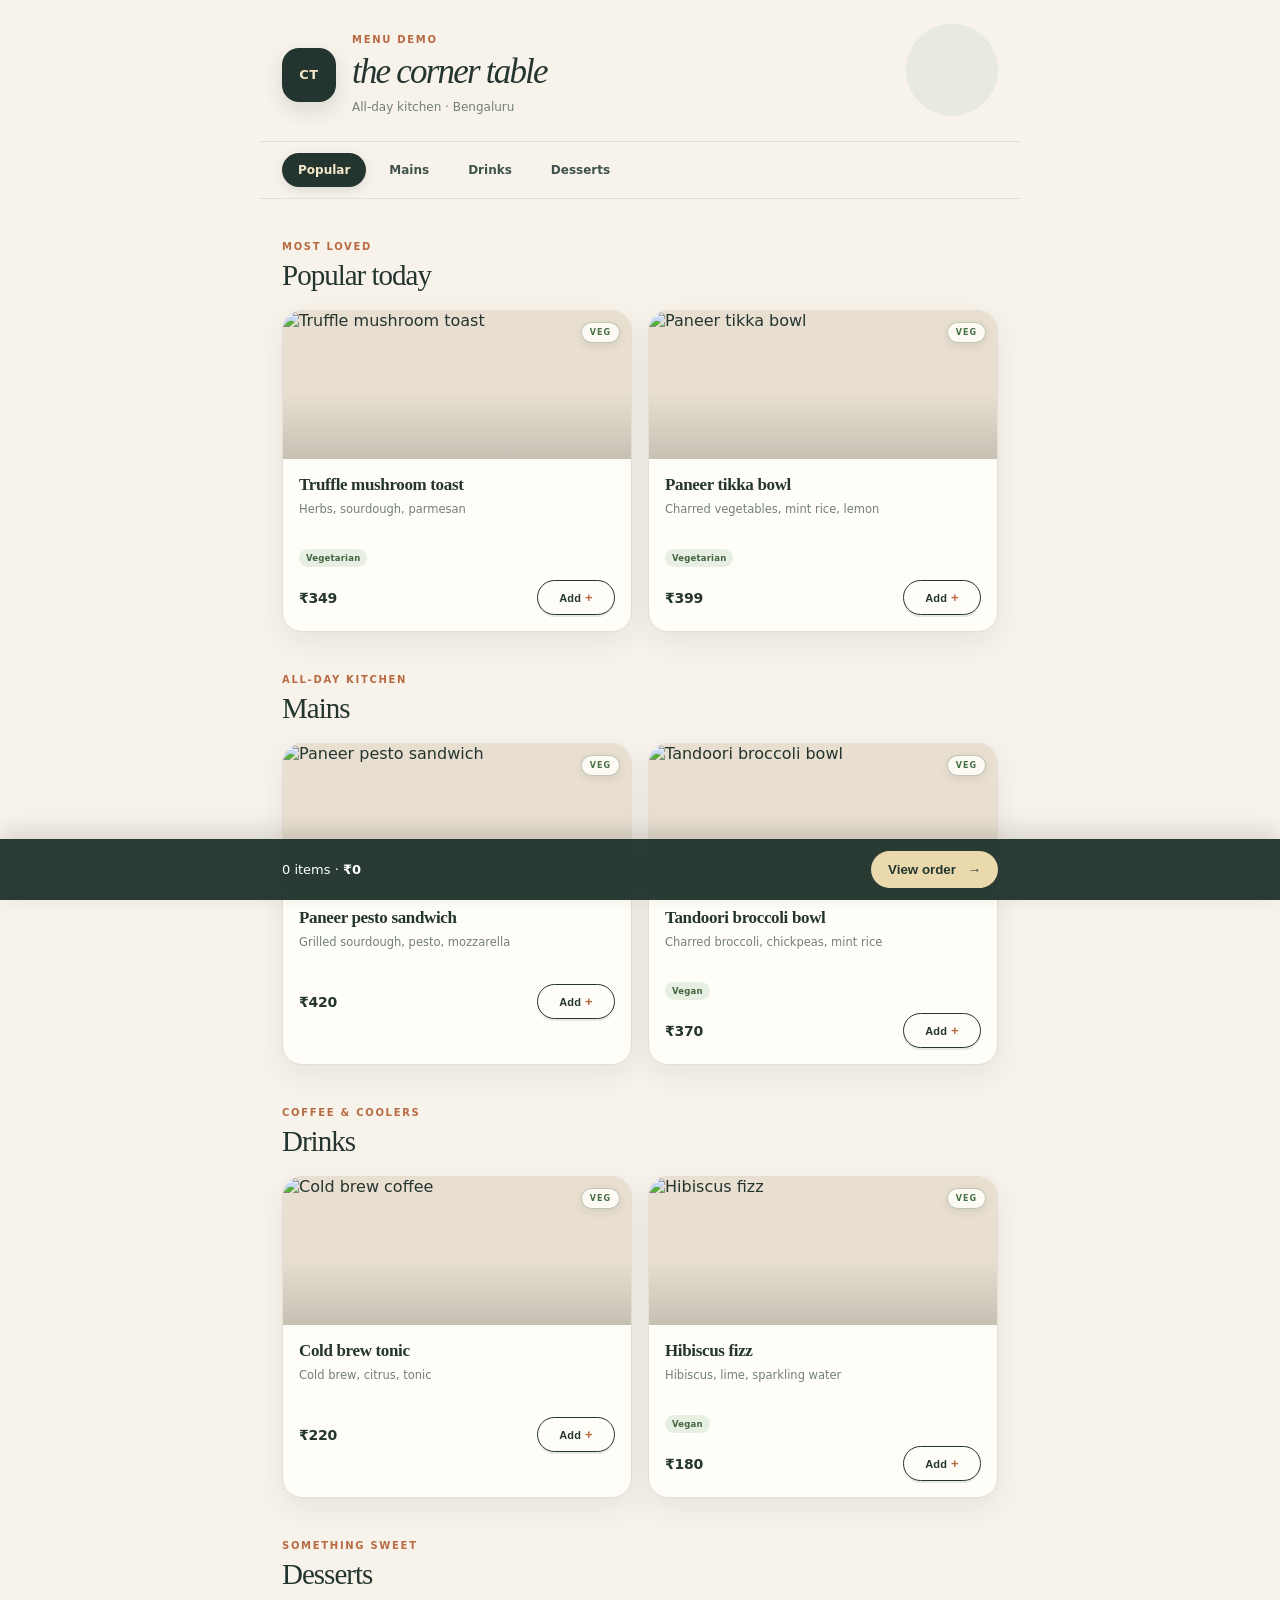
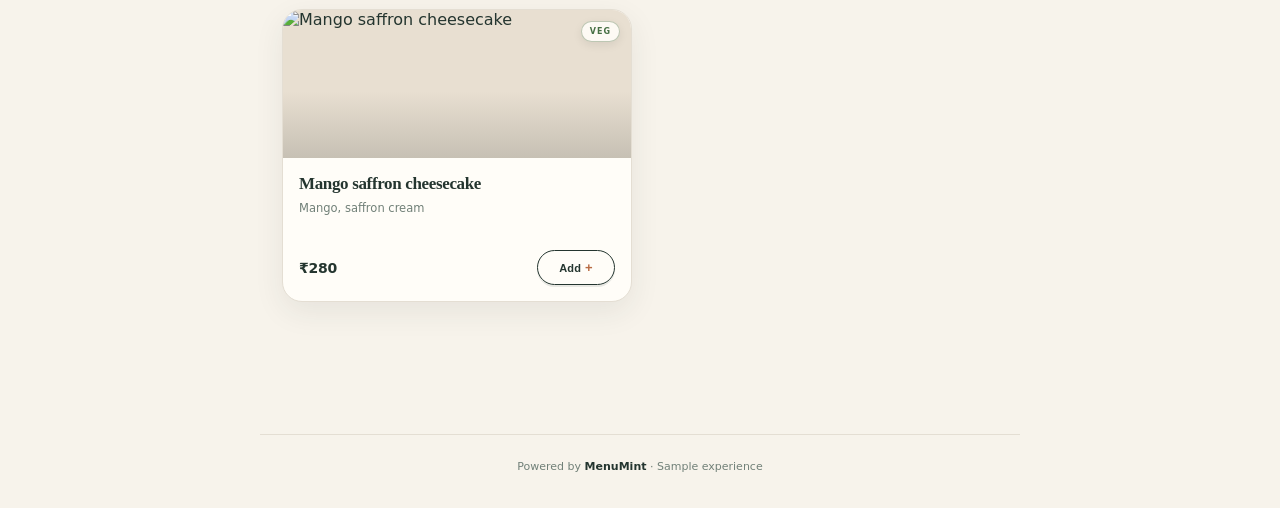
==== commit b2c784a7: "Optimize menu images for faster loading" ====
--- a/demo/index.html
+++ b/demo/index.html
@@ -30,14 +30,14 @@
       <h2>Popular today</h2>
       <div class="menu-grid">
         <article class="menu-card" data-name="Truffle mushroom toast" data-price="349">
-          <div class="food-art toast"><img src="https://images.unsplash.com/photo-1512621776951-a57141f2eefd?auto=format&fit=crop&w=900&q=85" alt="Truffle mushroom toast" loading="lazy"></div>
+          <div class="food-art toast"><img src="https://images.unsplash.com/photo-1512621776951-a57141f2eefd?auto=format&fit=crop&w=600&q=72&fm=webp" alt="Truffle mushroom toast" loading="lazy" decoding="async"></div>
           <div class="item-body">
             <div class="item-copy"><h3>Truffle mushroom toast</h3><p>Herbs, sourdough, parmesan</p><em>Vegetarian</em></div>
             <div class="item-action"><strong>₹349</strong><button class="add-btn" type="button">Add</button></div>
           </div>
         </article>
         <article class="menu-card" data-name="Paneer tikka bowl" data-price="399">
-          <div class="food-art bowl"><img src="https://images.unsplash.com/photo-1547592180-85f173990554?auto=format&fit=crop&w=900&q=85" alt="Paneer tikka bowl" loading="lazy"></div>
+          <div class="food-art bowl"><img src="https://images.unsplash.com/photo-1547592180-85f173990554?auto=format&fit=crop&w=600&q=72&fm=webp" alt="Paneer tikka bowl" loading="lazy" decoding="async"></div>
           <div class="item-body">
             <div class="item-copy"><h3>Paneer tikka bowl</h3><p>Charred vegetables, mint rice, lemon</p><em>Vegetarian</em></div>
             <div class="item-action"><strong>₹399</strong><button class="add-btn" type="button">Add</button></div>
@@ -51,11 +51,11 @@
       <h2>Mains</h2>
       <div class="menu-grid">
         <article class="menu-card" data-name="Paneer pesto sandwich" data-price="420">
-          <div class="food-art sando"><img src="https://images.unsplash.com/photo-1528735602780-2552fd46c7af?auto=format&fit=crop&w=900&q=85" alt="Paneer pesto sandwich" loading="lazy"></div>
+          <div class="food-art sando"><img src="https://images.unsplash.com/photo-1528735602780-2552fd46c7af?auto=format&fit=crop&w=600&q=72&fm=webp" alt="Paneer pesto sandwich" loading="lazy" decoding="async"></div>
           <div class="item-body"><div class="item-copy"><h3>Paneer pesto sandwich</h3><p>Grilled sourdough, pesto, mozzarella</p></div><div class="item-action"><strong>₹420</strong><button class="add-btn" type="button">Add</button></div></div>
         </article>
         <article class="menu-card" data-name="Tandoori broccoli bowl" data-price="370">
-          <div class="food-art cauliflower"><img src="https://images.unsplash.com/photo-1547592180-85f173990554?auto=format&fit=crop&w=900&q=85" alt="Tandoori broccoli bowl" loading="lazy"></div>
+          <div class="food-art cauliflower"><img src="https://images.unsplash.com/photo-1547592180-85f173990554?auto=format&fit=crop&w=600&q=72&fm=webp" alt="Tandoori broccoli bowl" loading="lazy" decoding="async"></div>
           <div class="item-body"><div class="item-copy"><h3>Tandoori broccoli bowl</h3><p>Charred broccoli, chickpeas, mint rice</p><em>Vegan</em></div><div class="item-action"><strong>₹370</strong><button class="add-btn" type="button">Add</button></div></div>
         </article>
       </div>
@@ -66,11 +66,11 @@
       <h2>Drinks</h2>
       <div class="menu-grid">
         <article class="menu-card" data-name="Cold brew tonic" data-price="220">
-          <div class="food-art coffee"><img src="https://images.unsplash.com/photo-1495474472287-4d71bcdd2085?auto=format&fit=crop&w=900&q=85" alt="Cold brew coffee" loading="lazy"></div>
+          <div class="food-art coffee"><img src="https://images.unsplash.com/photo-1495474472287-4d71bcdd2085?auto=format&fit=crop&w=600&q=72&fm=webp" alt="Cold brew coffee" loading="lazy" decoding="async"></div>
           <div class="item-body"><div class="item-copy"><h3>Cold brew tonic</h3><p>Cold brew, citrus, tonic</p></div><div class="item-action"><strong>₹220</strong><button class="add-btn" type="button">Add</button></div></div>
         </article>
         <article class="menu-card" data-name="Hibiscus fizz" data-price="180">
-          <div class="food-art fizz"><img src="https://images.unsplash.com/photo-1621263764928-df1444c5b8c1?auto=format&fit=crop&w=900&q=85" alt="Hibiscus fizz" loading="lazy"></div>
+          <div class="food-art fizz"><img src="https://images.unsplash.com/photo-1621263764928-df1444c5b8c1?auto=format&fit=crop&w=600&q=72&fm=webp" alt="Hibiscus fizz" loading="lazy" decoding="async"></div>
           <div class="item-body"><div class="item-copy"><h3>Hibiscus fizz</h3><p>Hibiscus, lime, sparkling water</p><em>Vegan</em></div><div class="item-action"><strong>₹180</strong><button class="add-btn" type="button">Add</button></div></div>
         </article>
       </div>
@@ -81,7 +81,7 @@
       <h2>Desserts</h2>
       <div class="menu-grid">
         <article class="menu-card" data-name="Mango saffron cheesecake" data-price="280">
-          <div class="food-art cake"><img src="https://images.unsplash.com/photo-1578985545062-69928b1d9587?auto=format&fit=crop&w=900&q=85" alt="Mango saffron cheesecake" loading="lazy"></div>
+          <div class="food-art cake"><img src="https://images.unsplash.com/photo-1578985545062-69928b1d9587?auto=format&fit=crop&w=600&q=72&fm=webp" alt="Mango saffron cheesecake" loading="lazy" decoding="async"></div>
           <div class="item-body"><div class="item-copy"><h3>Mango saffron cheesecake</h3><p>Mango, saffron cream</p></div><div class="item-action"><strong>₹280</strong><button class="add-btn" type="button">Add</button></div></div>
         </article>
       </div>
--- a/demo/menu.css
+++ b/demo/menu.css
@@ -1 +1,140 @@
-:root{--ink:#16352d;--lime:#d7f35b;--cream:#fbf8f1;--muted:#68756f;--line:#dde1da;--white:#fffefa;--orange:#f27a3e}*{box-sizing:border-box}html{scroll-behavior:smooth}body{margin:0;background:var(--cream);color:var(--ink);font-family:Arial,Helvetica,sans-serif}body.locked{overflow:hidden}header,main,nav,footer{max-width:760px;margin:auto;padding-inline:22px}.restaurant-head{display:flex;gap:15px;align-items:center;padding-top:34px;padding-bottom:24px}.brand-mark{display:grid;place-items:center;width:50px;height:50px;border-radius:14px;background:var(--ink);color:var(--lime);font-weight:900;font-size:14px}.demo-label,.label{margin:0 0 8px;color:#577056;font-size:10px;font-weight:800;letter-spacing:1.5px;text-transform:uppercase}.restaurant-head h1{margin:0 0 3px;font-family:Georgia,serif;font-size:34px;font-style:italic;letter-spacing:-1.8px}.restaurant-head span{color:var(--muted);font-size:13px}.categories{position:sticky;top:0;z-index:10;display:flex;gap:8px;overflow:auto;padding-top:12px;padding-bottom:12px;background:rgba(251,248,241,.96);border-top:1px solid var(--line);border-bottom:1px solid var(--line)}.categories a{padding:8px 13px;border-radius:20px;color:var(--ink);font-size:12px;font-weight:800;text-decoration:none;white-space:nowrap}.categories a.active{background:var(--ink);color:var(--lime)}main{padding-bottom:130px}.menu-section{padding-top:42px}.menu-section h2{margin:0 0 17px;font-size:28px;letter-spacing:-1.2px}.menu-grid{display:grid;grid-template-columns:repeat(2,minmax(0,1fr));gap:14px}.menu-card{overflow:hidden;border:1px solid var(--line);border-radius:16px;background:var(--white);box-shadow:0 6px 18px rgba(22,53,45,.07);transition:transform .18s,box-shadow .18s}.menu-card:hover{transform:translateY(-2px);box-shadow:0 10px 24px rgba(22,53,45,.11)}.food-art{height:118px;display:grid;place-items:center;font-size:52px;background:#eee5d7;position:relative}.food-art:after{content:'VEG';position:absolute;right:10px;top:10px;padding:4px 7px;border:1px solid #6d8d65;border-radius:999px;background:rgba(255,255,255,.9);color:#477044;font-size:8px;font-weight:900;letter-spacing:.8px}.toast{background:#efe2ca}.bowl{background:#dfe8d6}.sando{background:#ead9c9}.cauliflower{background:#dce6d9}.coffee{background:#ded3c8}.fizz{background:#e4d8e5}.cake{background:#eadccf}.item-body{padding:14px}.item-copy h3{margin:0 0 5px;font-size:15px;line-height:1.2;letter-spacing:-.3px}.item-copy p{min-height:36px;margin:0 0 9px;color:var(--muted);font-size:12px;line-height:1.4}.item-copy em{padding:4px 6px;background:#e4efdf;border-radius:10px;color:#3e623e;font-size:9px;font-style:normal;font-weight:800}.item-action{display:flex;align-items:center;justify-content:space-between;gap:8px;margin-top:13px}.item-action strong{font-size:14px;letter-spacing:-.2px}.item-action{padding-top:2px}.add-btn{position:relative;min-width:76px;padding:9px 14px;border:1px solid var(--ink);border-radius:999px;background:var(--white);color:var(--ink);font-size:11px;font-weight:900;letter-spacing:.2px;cursor:pointer;box-shadow:0 2px 0 rgba(22,53,45,.12);transition:transform .15s,background .15s,box-shadow .15s}.add-btn:after{content:' +';font-size:13px;color:var(--orange)}.add-btn:hover{background:var(--lime);transform:translateY(-1px);box-shadow:0 4px 10px rgba(22,53,45,.12)}.add-btn:active{transform:translateY(0);box-shadow:none}.add-btn.added{background:var(--ink);color:var(--lime)}.cart-bar{position:fixed;right:0;bottom:0;left:0;z-index:20;display:flex;align-items:center;justify-content:space-between;gap:12px;padding:12px max(22px,calc((100vw - 716px)/2));background:var(--ink);color:white;box-shadow:0 -6px 20px rgba(0,0,0,.12);font-size:13px}.cart-bar button,.whatsapp{border:0;border-radius:8px;background:var(--lime);color:var(--ink);font-weight:900;cursor:pointer}.cart-bar button{padding:11px 15px}.cart-bar b{padding-left:8px}.cart-sheet{position:fixed;inset:0;z-index:30;visibility:hidden}.cart-sheet.open{visibility:visible}.sheet-backdrop{position:absolute;inset:0;background:rgba(10,25,20,.45);opacity:0;transition:.2s}.sheet{position:absolute;right:0;bottom:0;left:0;max-width:760px;margin:auto;padding:24px 22px 28px;background:var(--cream);border-radius:20px 20px 0 0;transform:translateY(100%);transition:.25s;box-shadow:0 -10px 35px rgba(0,0,0,.16)}.cart-sheet.open .sheet{transform:translateY(0)}.cart-sheet.open .sheet-backdrop{opacity:1}.sheet-head{display:flex;justify-content:space-between;align-items:flex-start}.sheet-head h2{margin:0 0 15px;font-size:27px}.close{width:34px;height:34px;border:1px solid var(--line);border-radius:50%;background:var(--white);font-size:22px;cursor:pointer}.cart-items{max-height:40vh;overflow:auto}.cart-item{display:flex;align-items:center;justify-content:space-between;gap:15px;padding:14px 0;border-top:1px solid var(--line)}.cart-item>div:first-child{display:grid;gap:3px}.cart-item span{color:var(--muted);font-size:11px}.qty{display:flex;align-items:center;gap:10px}.qty button{width:30px;height:30px;border:1px solid var(--line);border-radius:7px;background:var(--white);color:var(--ink);font-size:17px;cursor:pointer}.empty-cart{padding:25px 0;color:var(--muted);font-size:13px}.cart-summary{display:flex;justify-content:space-between;padding:18px 0;border-top:1px solid var(--line);font-size:14px}.whatsapp{width:100%;padding:15px;font-size:14px}.whatsapp b{float:right}.sheet-note{margin:11px 0 0;text-align:center;color:var(--muted);font-size:10px}.sheet-note+*{}footer{padding-top:25px;padding-bottom:35px;border-top:1px solid var(--line);color:var(--muted);font-size:11px;text-align:center}footer strong{color:var(--ink)}@media(max-width:560px){.menu-grid{grid-template-columns:1fr}.food-art{height:105px}.restaurant-head h1{font-size:30px}.cart-bar{padding-inline:18px}}+:root{
+  --ink:#24352f;
+  --ink-soft:#40534b;
+  --accent:#b86b43;
+  --accent-dark:#965437;
+  --sage:#dce4d8;
+  --cream:#f7f3eb;
+  --paper:#fffdf8;
+  --muted:#718078;
+  --line:#e4ded3;
+  --white:#fffefa;
+  --shadow:0 10px 30px rgba(36,53,47,.08);
+}
+*{box-sizing:border-box}
+html{scroll-behavior:smooth}
+body{margin:0;background:var(--cream);color:var(--ink);font-family:Inter,ui-sans-serif,system-ui,-apple-system,BlinkMacSystemFont,"Segoe UI",sans-serif;-webkit-font-smoothing:antialiased}
+body.locked{overflow:hidden}
+header,main,nav,footer{max-width:760px;margin:auto;padding-inline:22px}
+
+/* Restaurant header */
+.restaurant-head{
+  position:relative;display:flex;gap:16px;align-items:center;
+  padding-top:34px;padding-bottom:26px
+}
+.restaurant-head:after{
+  content:"";position:absolute;right:22px;top:24px;width:92px;height:92px;
+  border-radius:50%;background:var(--sage);opacity:.55;z-index:-1
+}
+.brand-mark{
+  display:grid;place-items:center;width:54px;height:54px;border-radius:17px;
+  background:var(--ink);color:#f1e6c9;font-weight:900;font-size:13px;
+  letter-spacing:.5px;box-shadow:0 8px 20px rgba(36,53,47,.14)
+}
+.demo-label,.label{margin:0 0 7px;color:var(--accent);font-size:10px;font-weight:850;letter-spacing:1.7px;text-transform:uppercase}
+.restaurant-head h1{
+  margin:0 0 4px;font-family:Georgia,"Times New Roman",serif;font-size:35px;
+  font-weight:500;font-style:italic;letter-spacing:-1.8px
+}
+.restaurant-head span{color:var(--muted);font-size:12px}
+
+/* Category navigation */
+.categories{
+  position:sticky;top:0;z-index:10;display:flex;gap:7px;overflow:auto;
+  padding-top:11px;padding-bottom:11px;background:rgba(247,243,235,.94);
+  border-top:1px solid var(--line);border-bottom:1px solid var(--line);
+  backdrop-filter:blur(14px)
+}
+.categories::-webkit-scrollbar{display:none}
+.categories a{
+  padding:9px 15px;border:1px solid transparent;border-radius:999px;
+  color:var(--ink-soft);font-size:12px;font-weight:800;text-decoration:none;white-space:nowrap;
+  transition:.18s ease
+}
+.categories a.active{background:var(--ink);color:#f4e9c9;box-shadow:0 4px 12px rgba(36,53,47,.12)}
+.categories a:not(.active):hover{border-color:var(--line);background:var(--paper)}
+
+/* Menu */
+main{padding-bottom:132px}
+.menu-section{padding-top:42px}
+.menu-section h2{
+  margin:0 0 18px;font-family:Georgia,"Times New Roman",serif;font-size:29px;
+  font-weight:500;letter-spacing:-1px
+}
+.menu-grid{display:grid;grid-template-columns:repeat(2,minmax(0,1fr));gap:16px}
+.menu-card{
+  overflow:hidden;border:1px solid var(--line);border-radius:20px;background:var(--paper);
+  box-shadow:var(--shadow);transition:transform .22s ease,box-shadow .22s ease
+}
+.menu-card:hover{transform:translateY(-3px);box-shadow:0 16px 34px rgba(36,53,47,.12)}
+.food-art{height:148px;display:block;position:relative;overflow:hidden;background:#e8dfd1}
+.food-art img{width:100%;height:100%;display:block;object-fit:cover;transition:transform .45s ease}
+.menu-card:hover .food-art img{transform:scale(1.045)}
+.food-art:before{
+  content:"";position:absolute;inset:0;z-index:1;
+  background:linear-gradient(180deg,rgba(0,0,0,0) 55%,rgba(24,32,28,.16))
+}
+.food-art:after{
+  content:"VEG";position:absolute;z-index:2;right:11px;top:11px;
+  padding:5px 8px;border:1px solid rgba(69,104,62,.35);border-radius:999px;
+  background:rgba(255,253,248,.9);color:#477044;font-size:8px;font-weight:900;letter-spacing:1px;
+  box-shadow:0 3px 10px rgba(0,0,0,.08)
+}
+.item-body{padding:16px}
+.item-copy h3{margin:0 0 6px;font-family:Georgia,"Times New Roman",serif;font-size:17px;font-weight:600;line-height:1.18;letter-spacing:-.35px}
+.item-copy p{min-height:35px;margin:0 0 10px;color:var(--muted);font-size:11.5px;line-height:1.45}
+.item-copy em{padding:4px 7px;background:#e7efe3;border-radius:999px;color:#456442;font-size:8.5px;font-style:normal;font-weight:850;letter-spacing:.2px}
+.item-action{display:flex;align-items:center;justify-content:space-between;gap:8px;margin-top:15px}
+.item-action strong{font-size:14px;letter-spacing:-.2px}
+.add-btn{
+  min-width:78px;padding:9px 14px;border:1px solid var(--ink);border-radius:999px;
+  background:transparent;color:var(--ink);font-size:11px;font-weight:900;letter-spacing:.2px;
+  cursor:pointer;box-shadow:0 2px 0 rgba(36,53,47,.1);transition:.16s ease
+}
+.add-btn:after{content:"  +";font-size:13px;color:var(--accent)}
+.add-btn:hover{background:var(--ink);color:#f4e9c9;transform:translateY(-1px);box-shadow:0 6px 14px rgba(36,53,47,.14)}
+.add-btn:hover:after{color:#f4e9c9}
+.add-btn:active{transform:translateY(0);box-shadow:none}
+.add-btn.added{background:var(--accent);border-color:var(--accent);color:white}
+.add-btn.added:after{color:white}
+
+/* Cart */
+.cart-bar{
+  position:fixed;right:0;bottom:0;left:0;z-index:20;display:flex;align-items:center;
+  justify-content:space-between;gap:12px;padding:12px max(22px,calc((100vw - 716px)/2));
+  background:rgba(36,53,47,.97);color:white;box-shadow:0 -8px 25px rgba(0,0,0,.12);
+  font-size:13px;backdrop-filter:blur(12px)
+}
+.cart-bar button,.whatsapp{border:0;border-radius:999px;background:#e9d9ad;color:var(--ink);font-weight:900;cursor:pointer}
+.cart-bar button{padding:11px 17px}.cart-bar b{padding-left:8px}
+.cart-sheet{position:fixed;inset:0;z-index:30;visibility:hidden}
+.cart-sheet.open{visibility:visible}
+.sheet-backdrop{position:absolute;inset:0;background:rgba(12,24,19,.48);opacity:0;transition:.2s}
+.sheet{
+  position:absolute;right:0;bottom:0;left:0;max-width:760px;margin:auto;padding:25px 22px 29px;
+  background:var(--cream);border-radius:24px 24px 0 0;transform:translateY(100%);
+  transition:.25s;box-shadow:0 -14px 40px rgba(0,0,0,.18)
+}
+.cart-sheet.open .sheet{transform:translateY(0)}
+.cart-sheet.open .sheet-backdrop{opacity:1}
+.sheet-head{display:flex;justify-content:space-between;align-items:flex-start}
+.sheet-head h2{margin:0 0 15px;font-family:Georgia,"Times New Roman",serif;font-weight:500;font-size:28px}
+.close{width:36px;height:36px;border:1px solid var(--line);border-radius:50%;background:var(--paper);color:var(--ink);font-size:21px;cursor:pointer}
+.cart-items{max-height:40vh;overflow:auto}
+.cart-item{display:flex;align-items:center;justify-content:space-between;gap:15px;padding:14px 0;border-top:1px solid var(--line)}
+.cart-item>div:first-child{display:grid;gap:3px}.cart-item span{color:var(--muted);font-size:11px}
+.qty{display:flex;align-items:center;gap:10px}.qty button{width:30px;height:30px;border:1px solid var(--line);border-radius:8px;background:var(--paper);color:var(--ink);font-size:17px;cursor:pointer}
+.empty-cart{padding:25px 0;color:var(--muted);font-size:13px}
+.cart-summary{display:flex;justify-content:space-between;padding:18px 0;border-top:1px solid var(--line);font-size:14px}
+.whatsapp{width:100%;padding:15px;font-size:14px;background:#dce9cf}.whatsapp b{float:right}
+.sheet-note{margin:11px 0 0;text-align:center;color:var(--muted);font-size:10px}
+
+/* Footer */
+footer{padding-top:25px;padding-bottom:35px;border-top:1px solid var(--line);color:var(--muted);font-size:11px;text-align:center}
+footer strong{color:var(--ink)}
+@media(max-width:560px){
+  .menu-grid{grid-template-columns:1fr}
+  .food-art{height:190px}
+  .restaurant-head h1{font-size:30px}
+  .cart-bar{padding-inline:18px}
+}
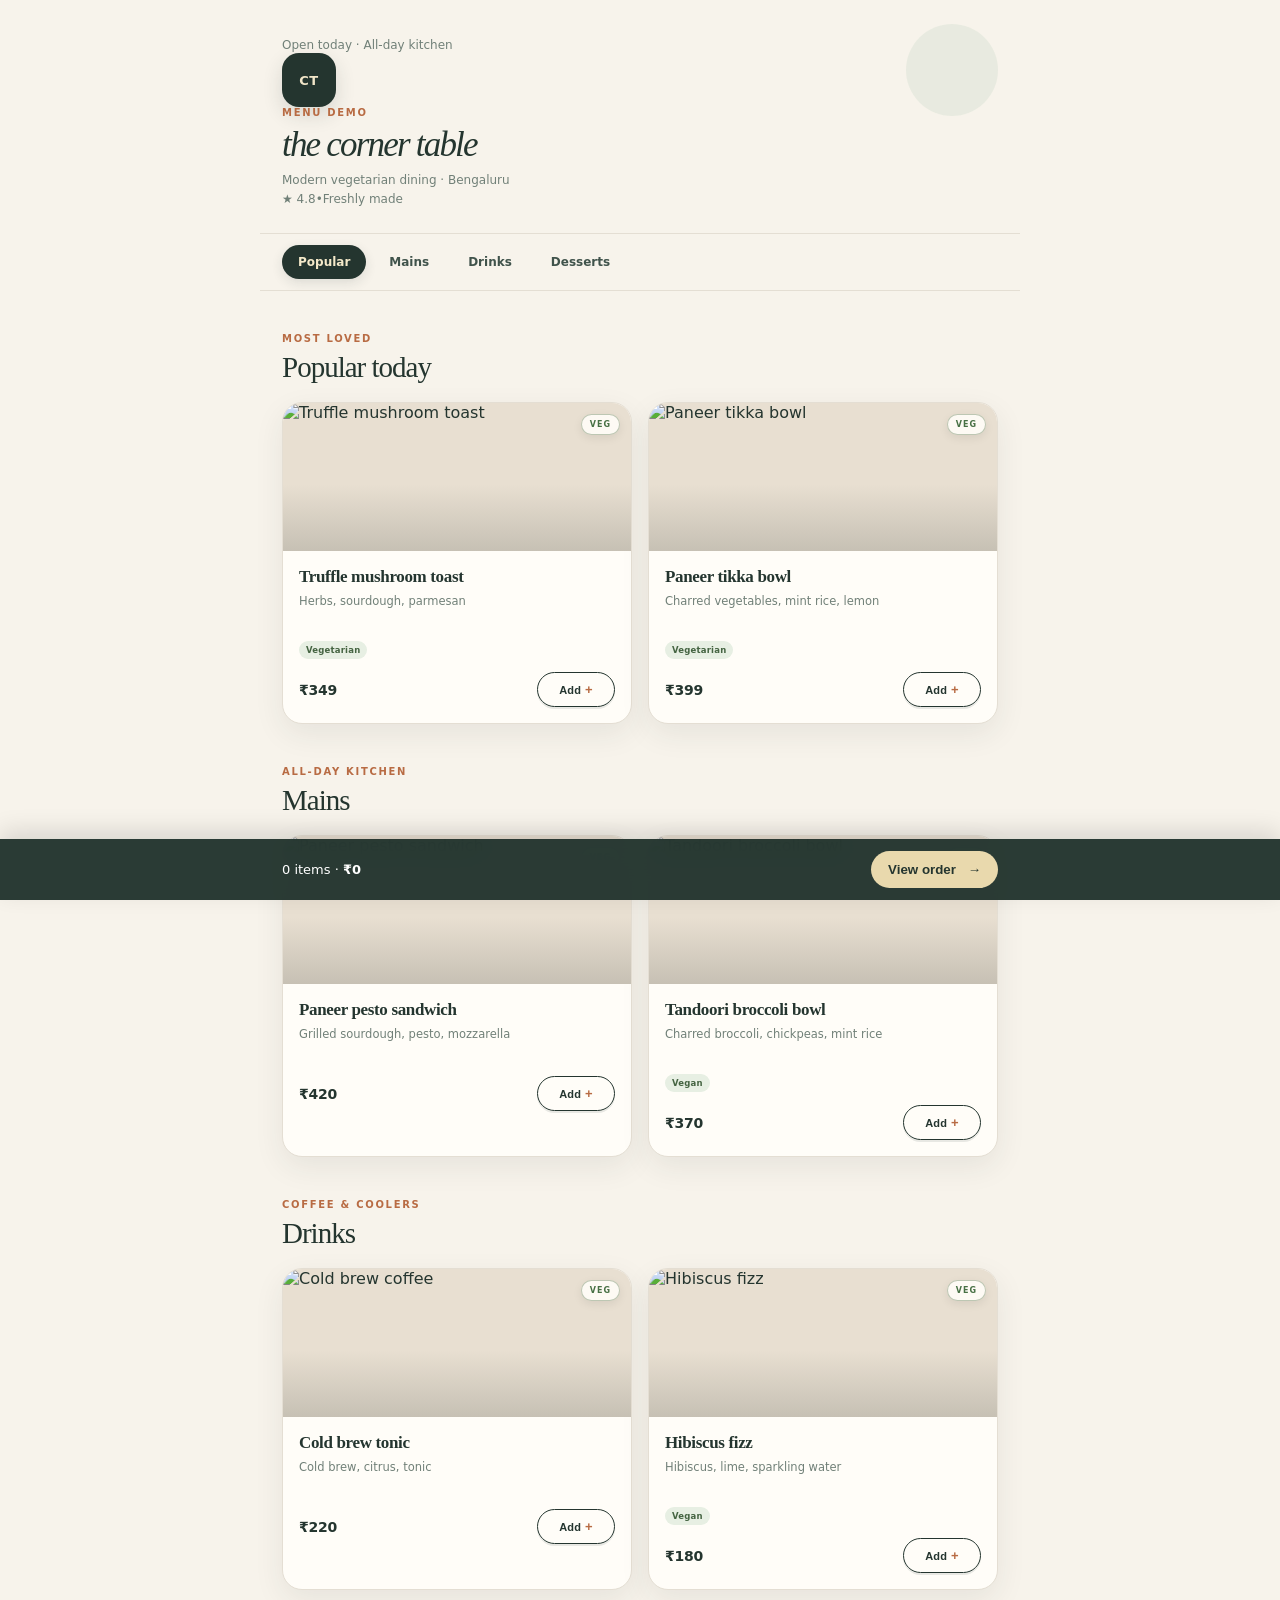
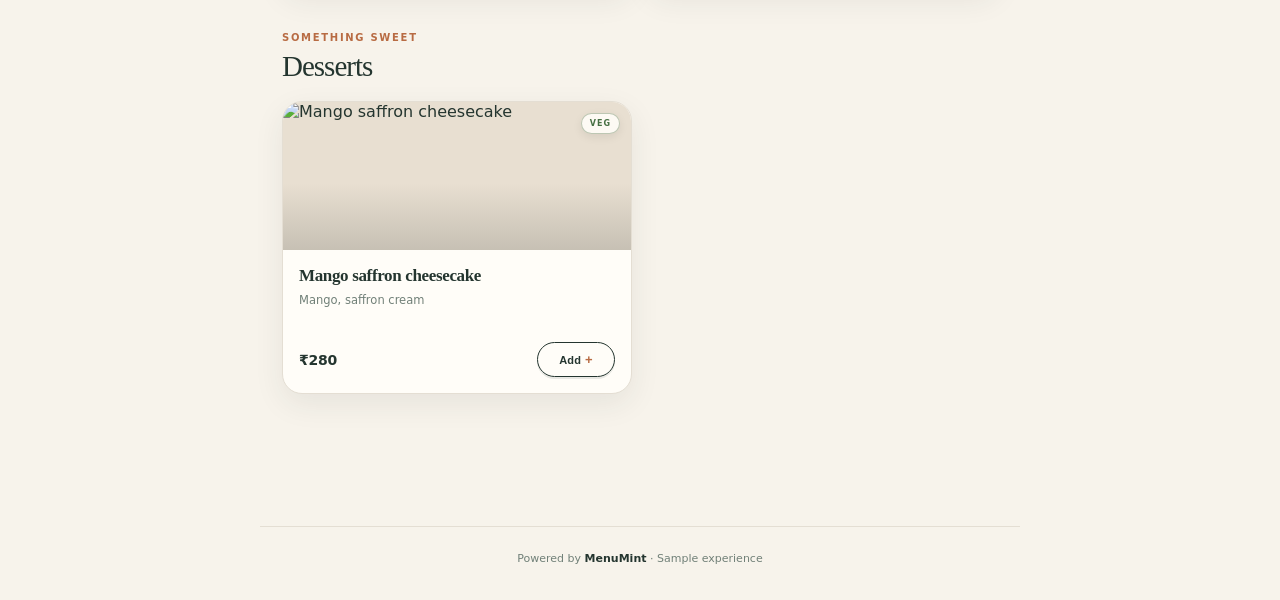
==== commit 20bb6a99: "Upgrade restaurant demo hero section" ====
--- a/demo/index.html
+++ b/demo/index.html
@@ -9,11 +9,14 @@
 </head>
 <body>
   <header class="restaurant-head">
+    <div class="hero-copy">
+      <span class="live-pill"><i></i> Open today · All-day kitchen</span>
     <div class="brand-mark">CT</div>
     <div>
       <p class="demo-label">MENU DEMO</p>
       <h1>the corner table</h1>
-      <span>All-day kitchen · Bengaluru</span>
+      <span>Modern vegetarian dining · Bengaluru</span>
+      <div class="hero-meta"><span>★ 4.8</span><span>•</span><span>Freshly made</span></div>
     </div>
   </header>
 
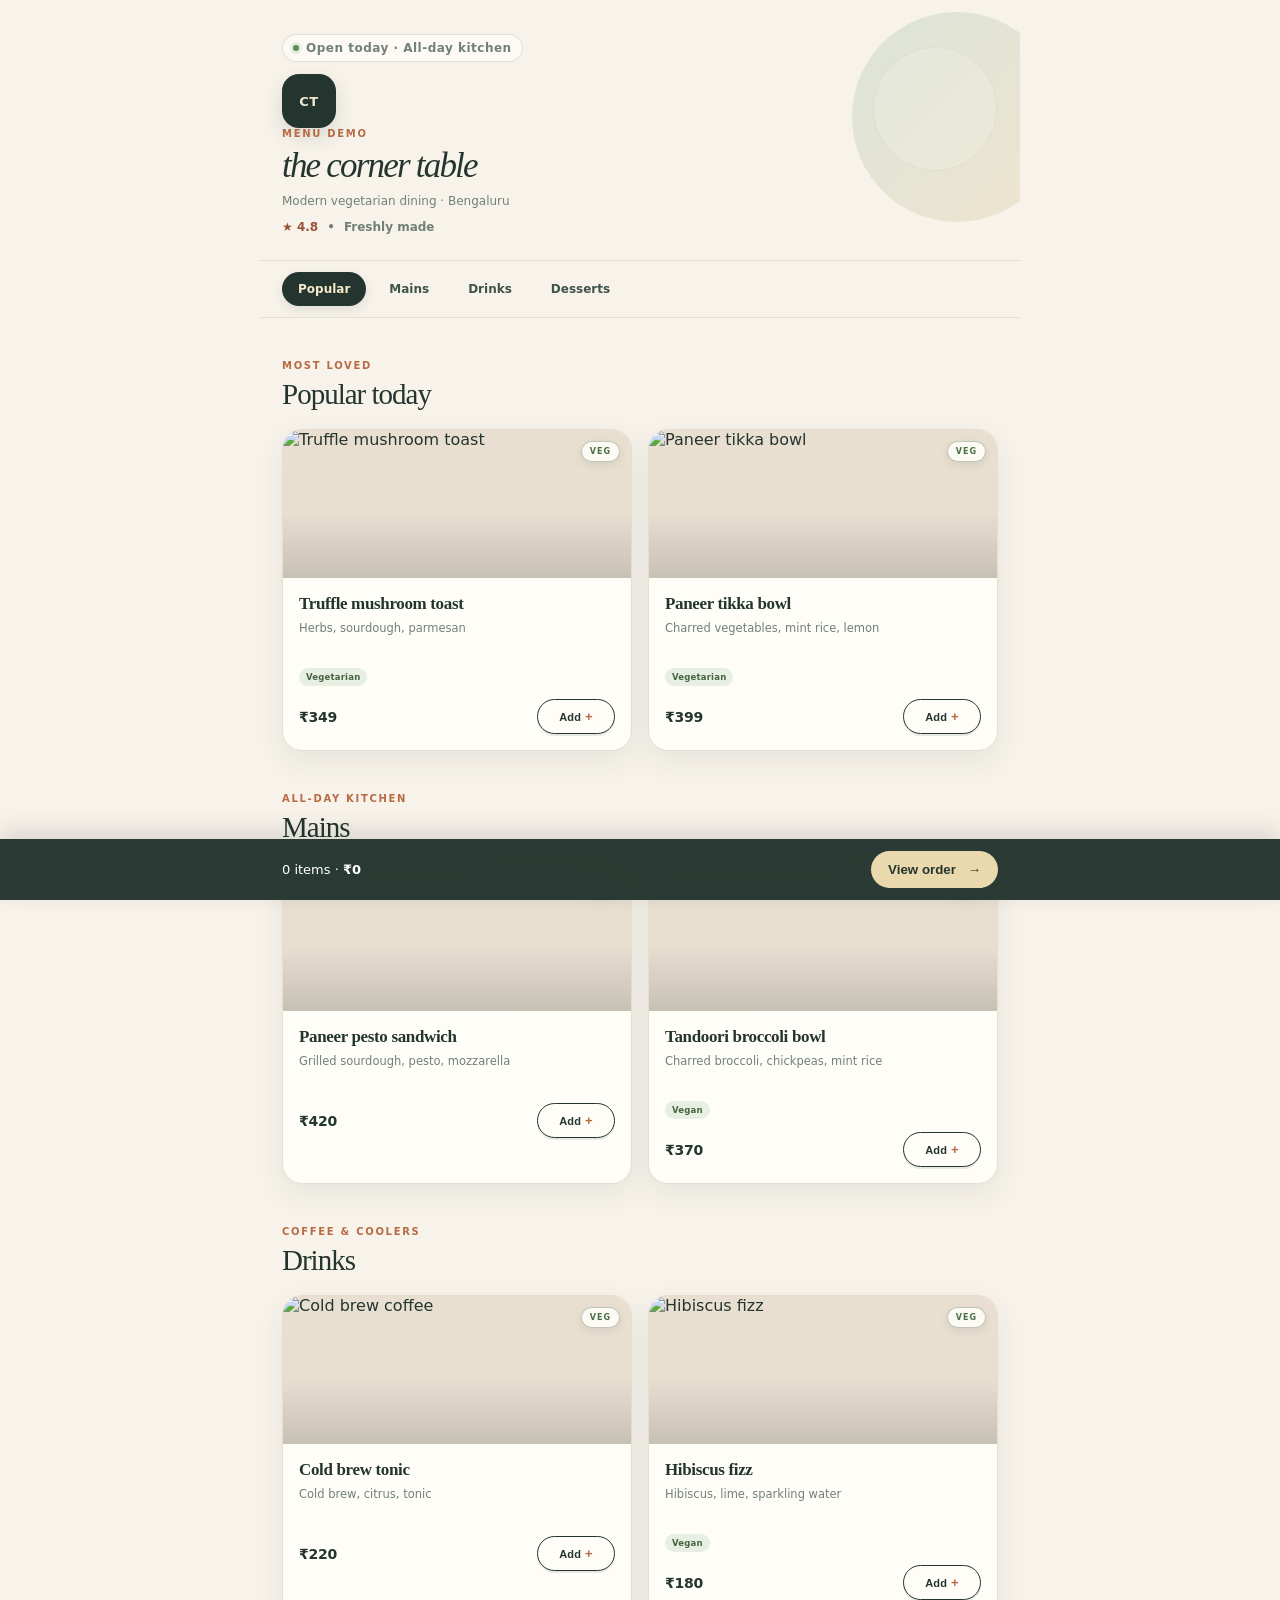
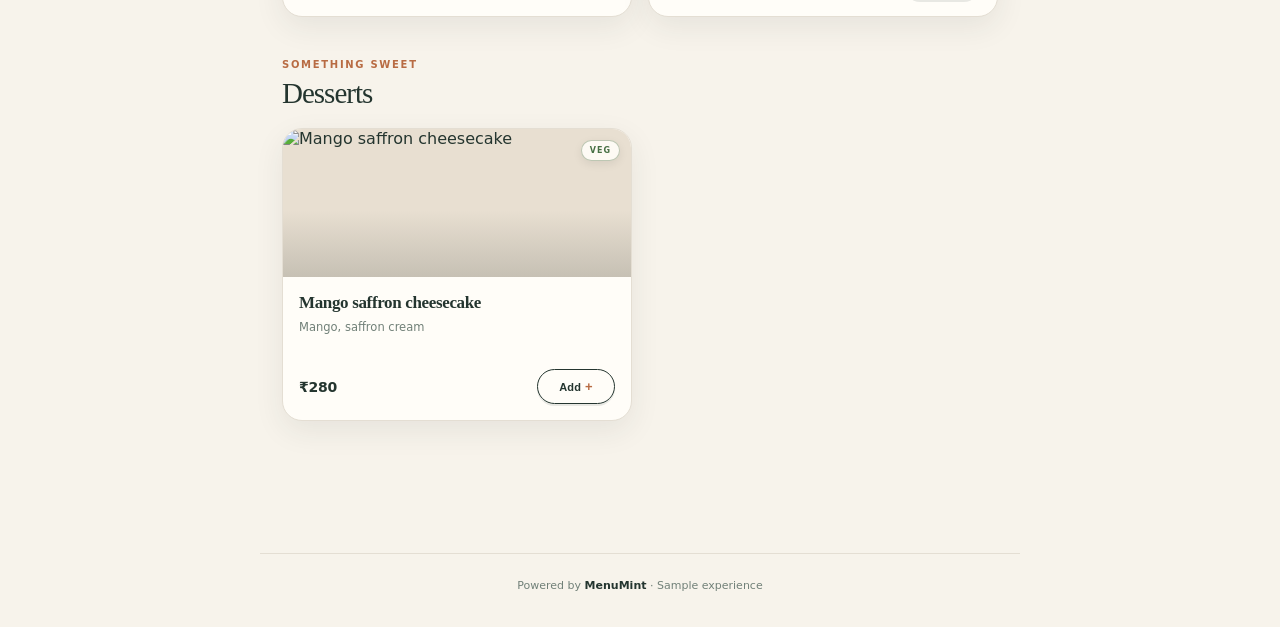
==== commit 5d63c712: "Fix Hibiscus Fizz image" ====
--- a/demo/index.html
+++ b/demo/index.html
@@ -73,7 +73,7 @@
           <div class="item-body"><div class="item-copy"><h3>Cold brew tonic</h3><p>Cold brew, citrus, tonic</p></div><div class="item-action"><strong>₹220</strong><button class="add-btn" type="button">Add</button></div></div>
         </article>
         <article class="menu-card" data-name="Hibiscus fizz" data-price="180">
-          <div class="food-art fizz"><img src="https://images.unsplash.com/photo-1621263764928-df1444c5b8c1?auto=format&fit=crop&w=600&q=72&fm=webp" alt="Hibiscus fizz" loading="lazy" decoding="async"></div>
+          <div class="food-art fizz"><img src="https://images.unsplash.com/photo-1544145945-f90425340c7e?auto=format&fit=crop&w=600&q=72&fm=webp" alt="Hibiscus fizz" loading="lazy" decoding="async"></div>
           <div class="item-body"><div class="item-copy"><h3>Hibiscus fizz</h3><p>Hibiscus, lime, sparkling water</p><em>Vegan</em></div><div class="item-action"><strong>₹180</strong><button class="add-btn" type="button">Add</button></div></div>
         </article>
       </div>
--- a/demo/menu.css
+++ b/demo/menu.css
@@ -138,3 +138,13 @@
   .restaurant-head h1{font-size:30px}
   .cart-bar{padding-inline:18px}
 }
+
+.restaurant-head{overflow:hidden;isolation:isolate;min-height:190px}
+.hero-copy{position:relative;z-index:2}
+.live-pill{display:inline-flex;align-items:center;gap:7px;margin-bottom:12px;padding:6px 10px;border:1px solid rgba(72,96,82,.16);border-radius:999px;background:rgba(255,253,248,.72);color:var(--ink-soft);font-size:9px;font-weight:850;letter-spacing:.5px}
+.live-pill i{width:6px;height:6px;border-radius:50%;background:#5d8b57;box-shadow:0 0 0 3px rgba(93,139,87,.13)}
+.hero-meta{display:flex;gap:9px;align-items:center;margin-top:11px;color:var(--muted);font-size:10px;font-weight:700}
+.hero-meta span:first-child{color:var(--accent-dark)}
+.restaurant-head:before{content:"";position:absolute;right:-42px;top:12px;width:210px;height:210px;border-radius:50%;background:linear-gradient(135deg,#dce4d8,#efe4cf);z-index:0}
+.restaurant-head:after{content:"";position:absolute;right:23px;top:47px;width:122px;height:122px;border-radius:50%;border:1px solid rgba(72,96,82,.12);background:rgba(255,253,248,.28);z-index:1}
+@media(max-width:560px){.restaurant-head{min-height:185px}.restaurant-head:before{right:-65px}.restaurant-head:after{right:5px}}
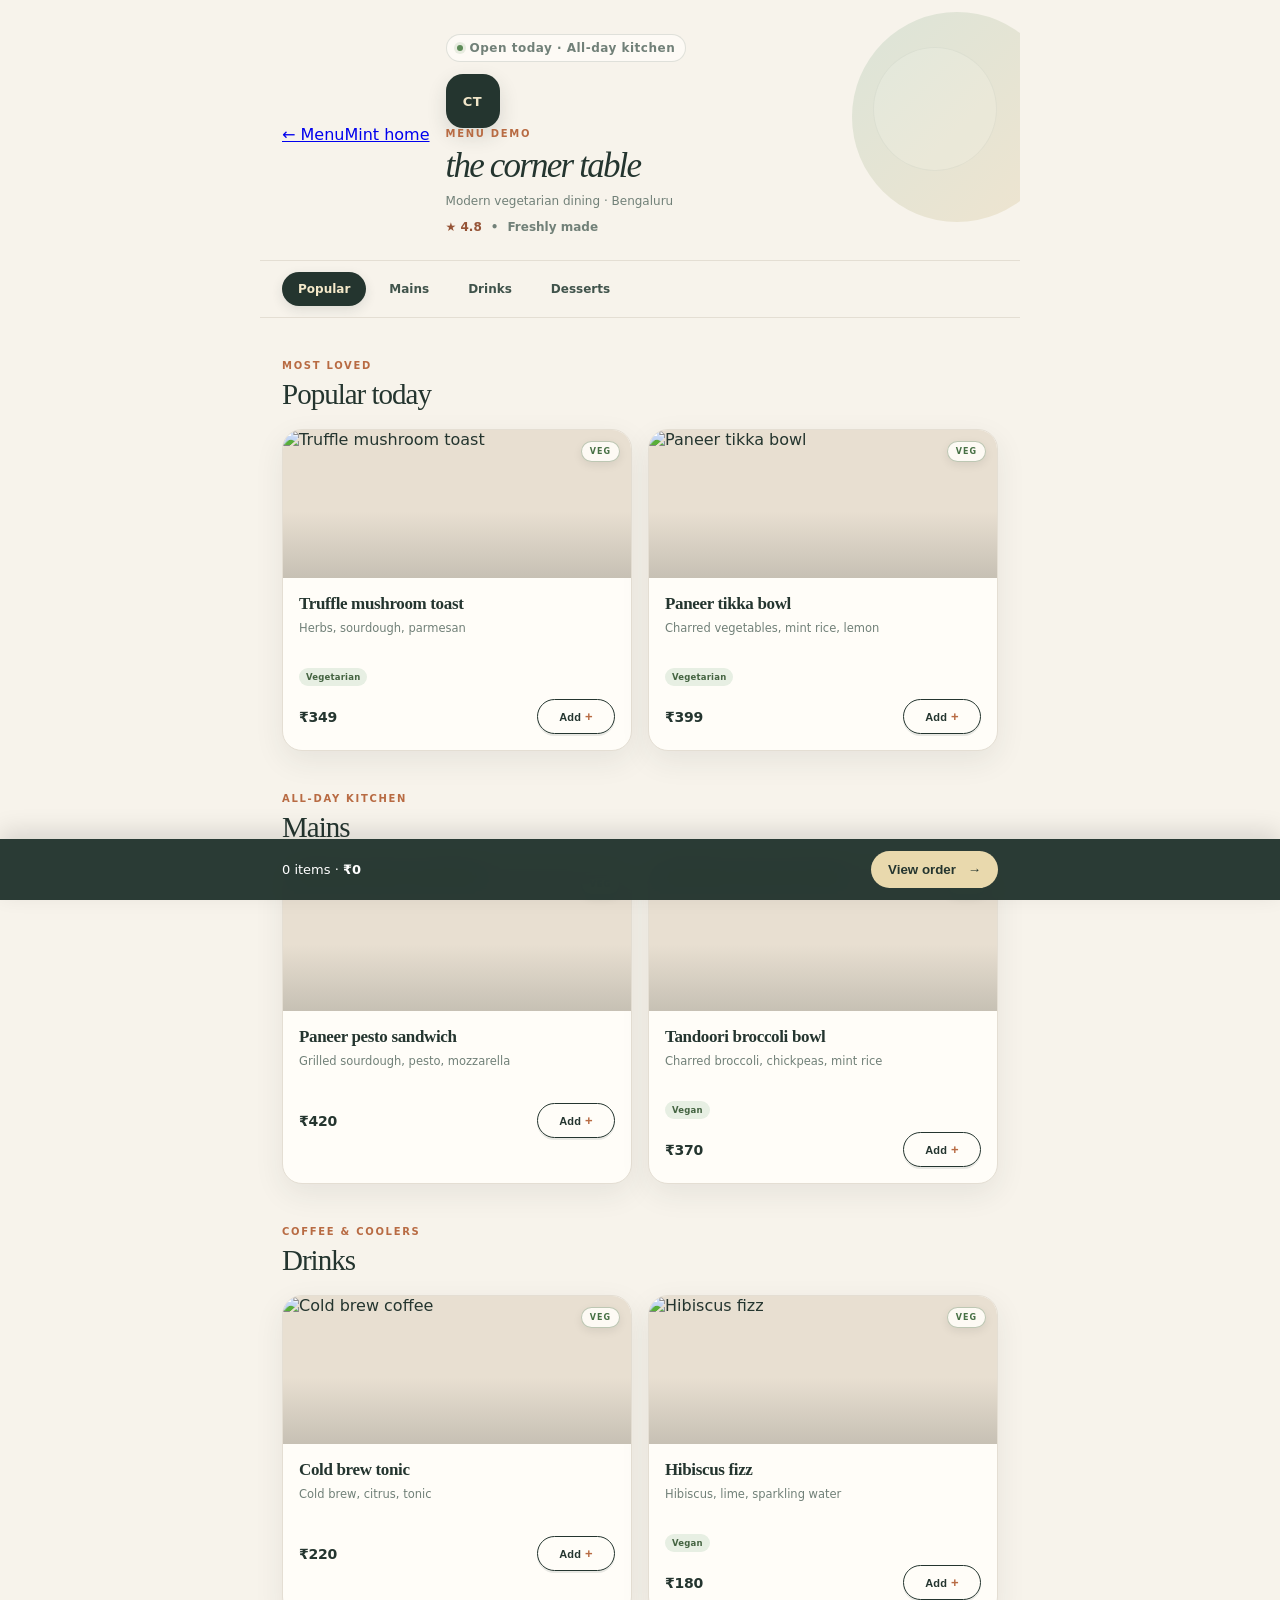
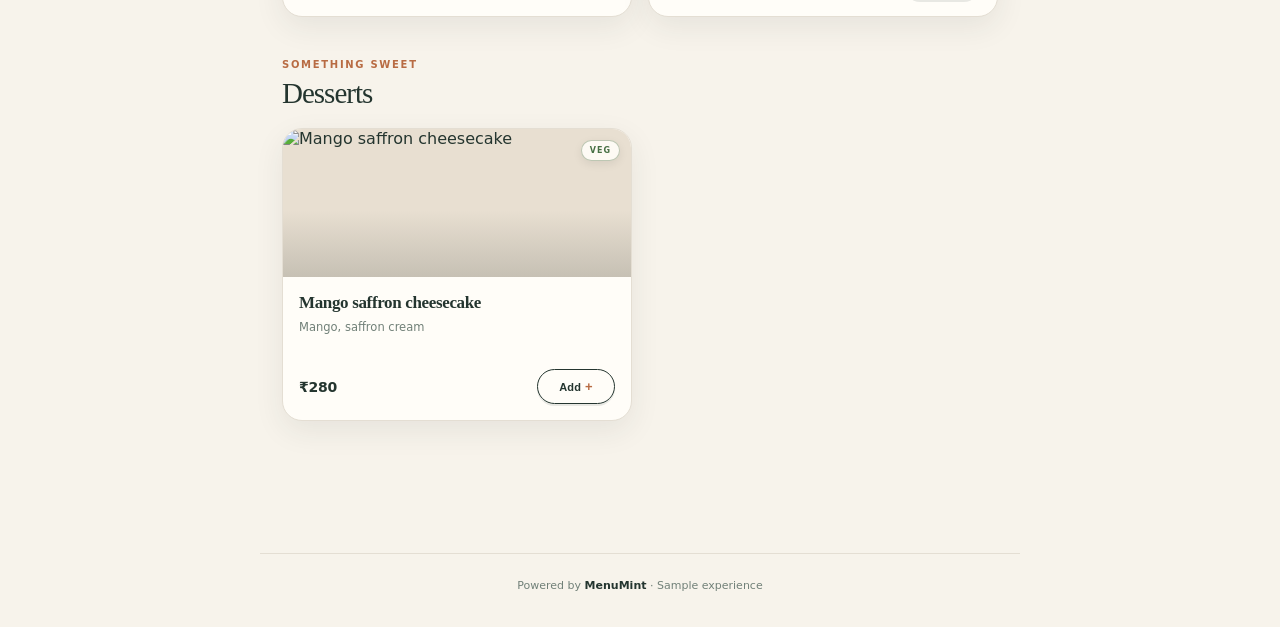
==== commit 4160139f: "Add return home link to order demo" ====
--- a/demo/index.html
+++ b/demo/index.html
@@ -9,6 +9,7 @@
 </head>
 <body>
   <header class="restaurant-head">
+    <a class="home-link" href="../">← MenuMint home</a>
     <div class="hero-copy">
       <span class="live-pill"><i></i> Open today · All-day kitchen</span>
     <div class="brand-mark">CT</div>
